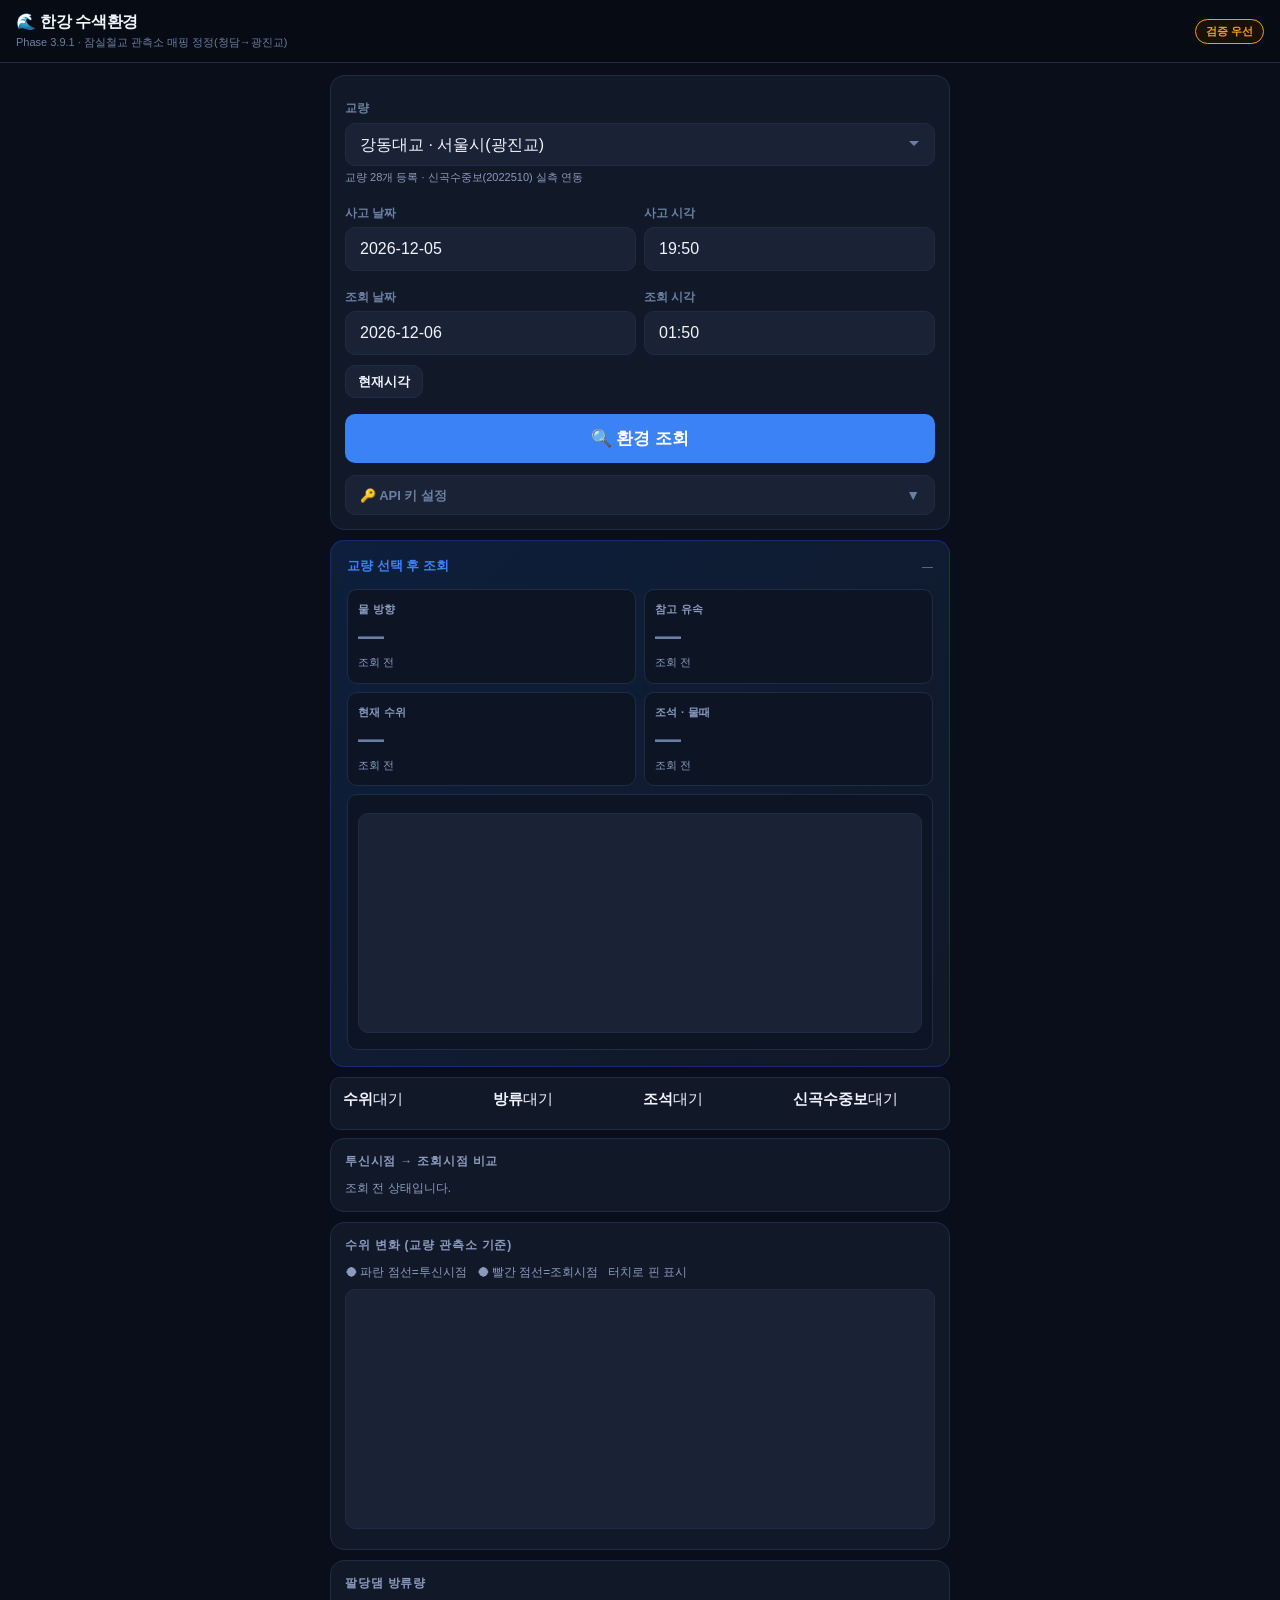
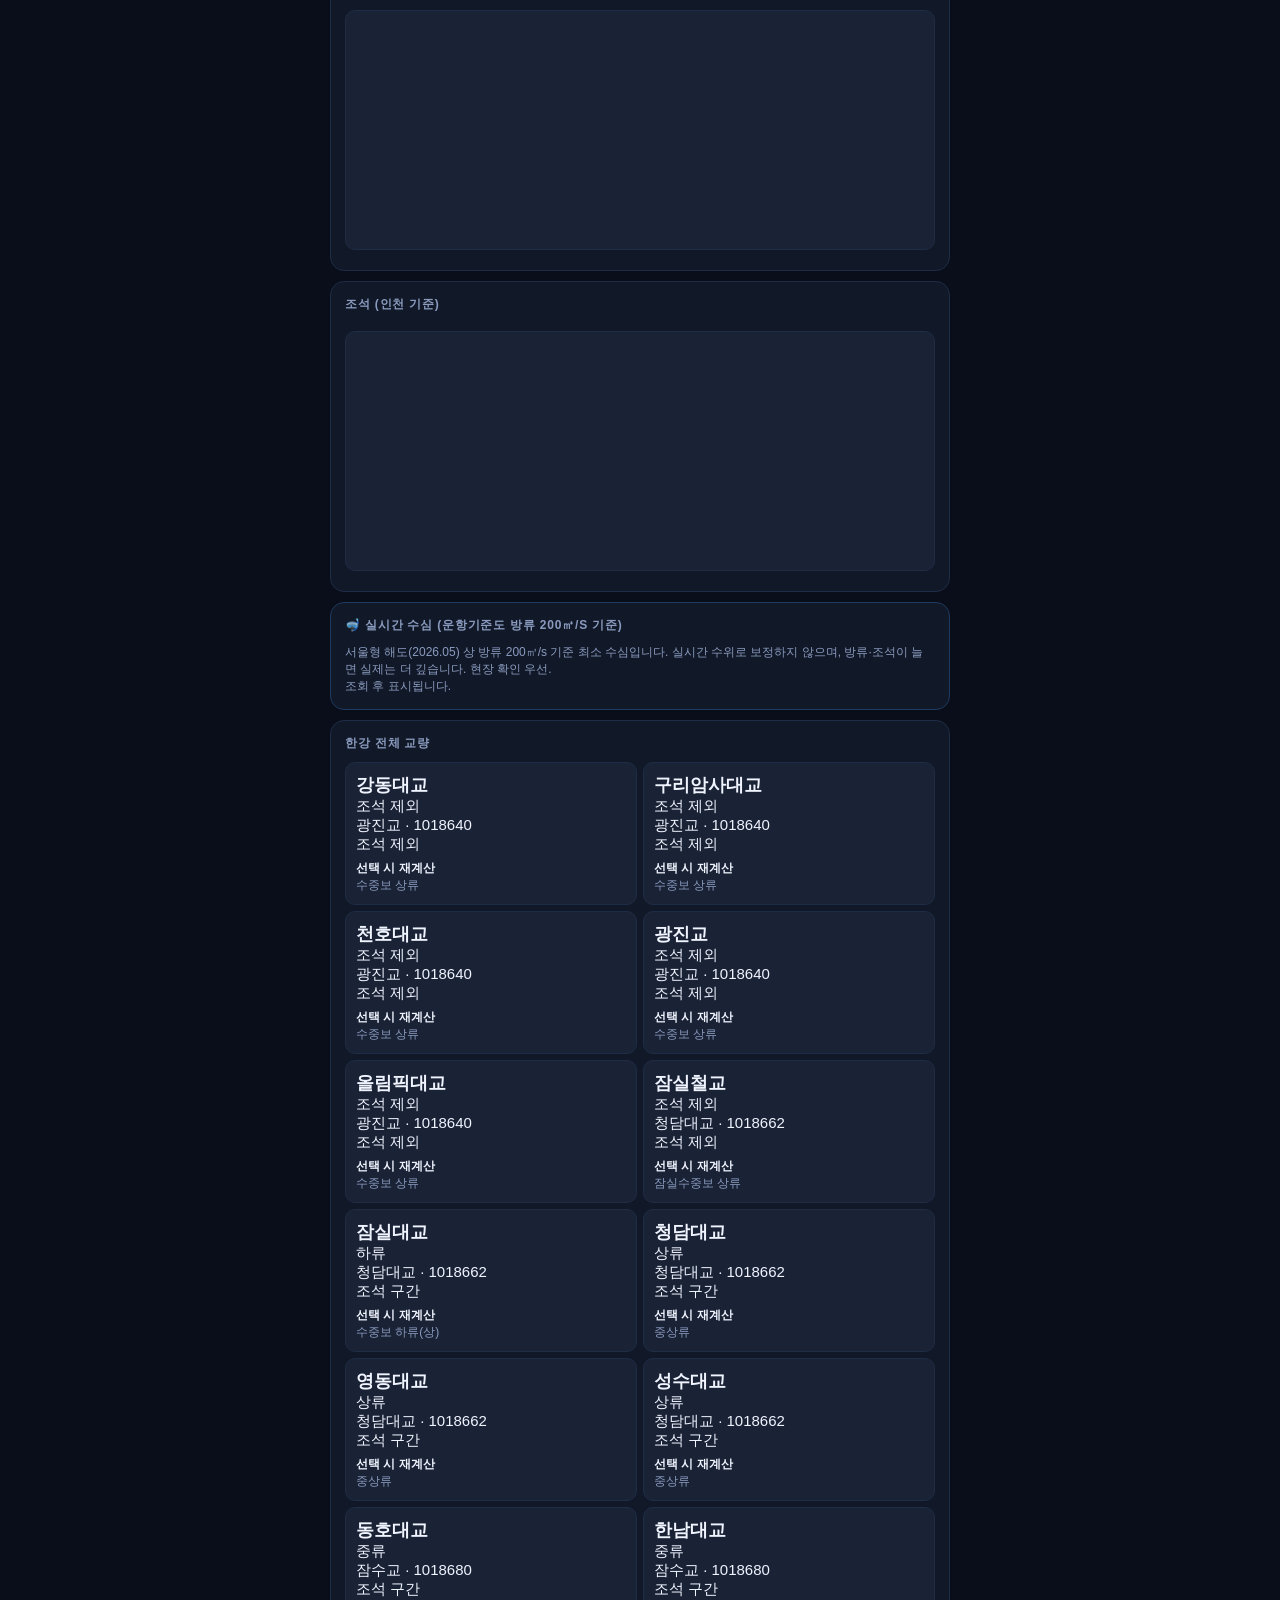
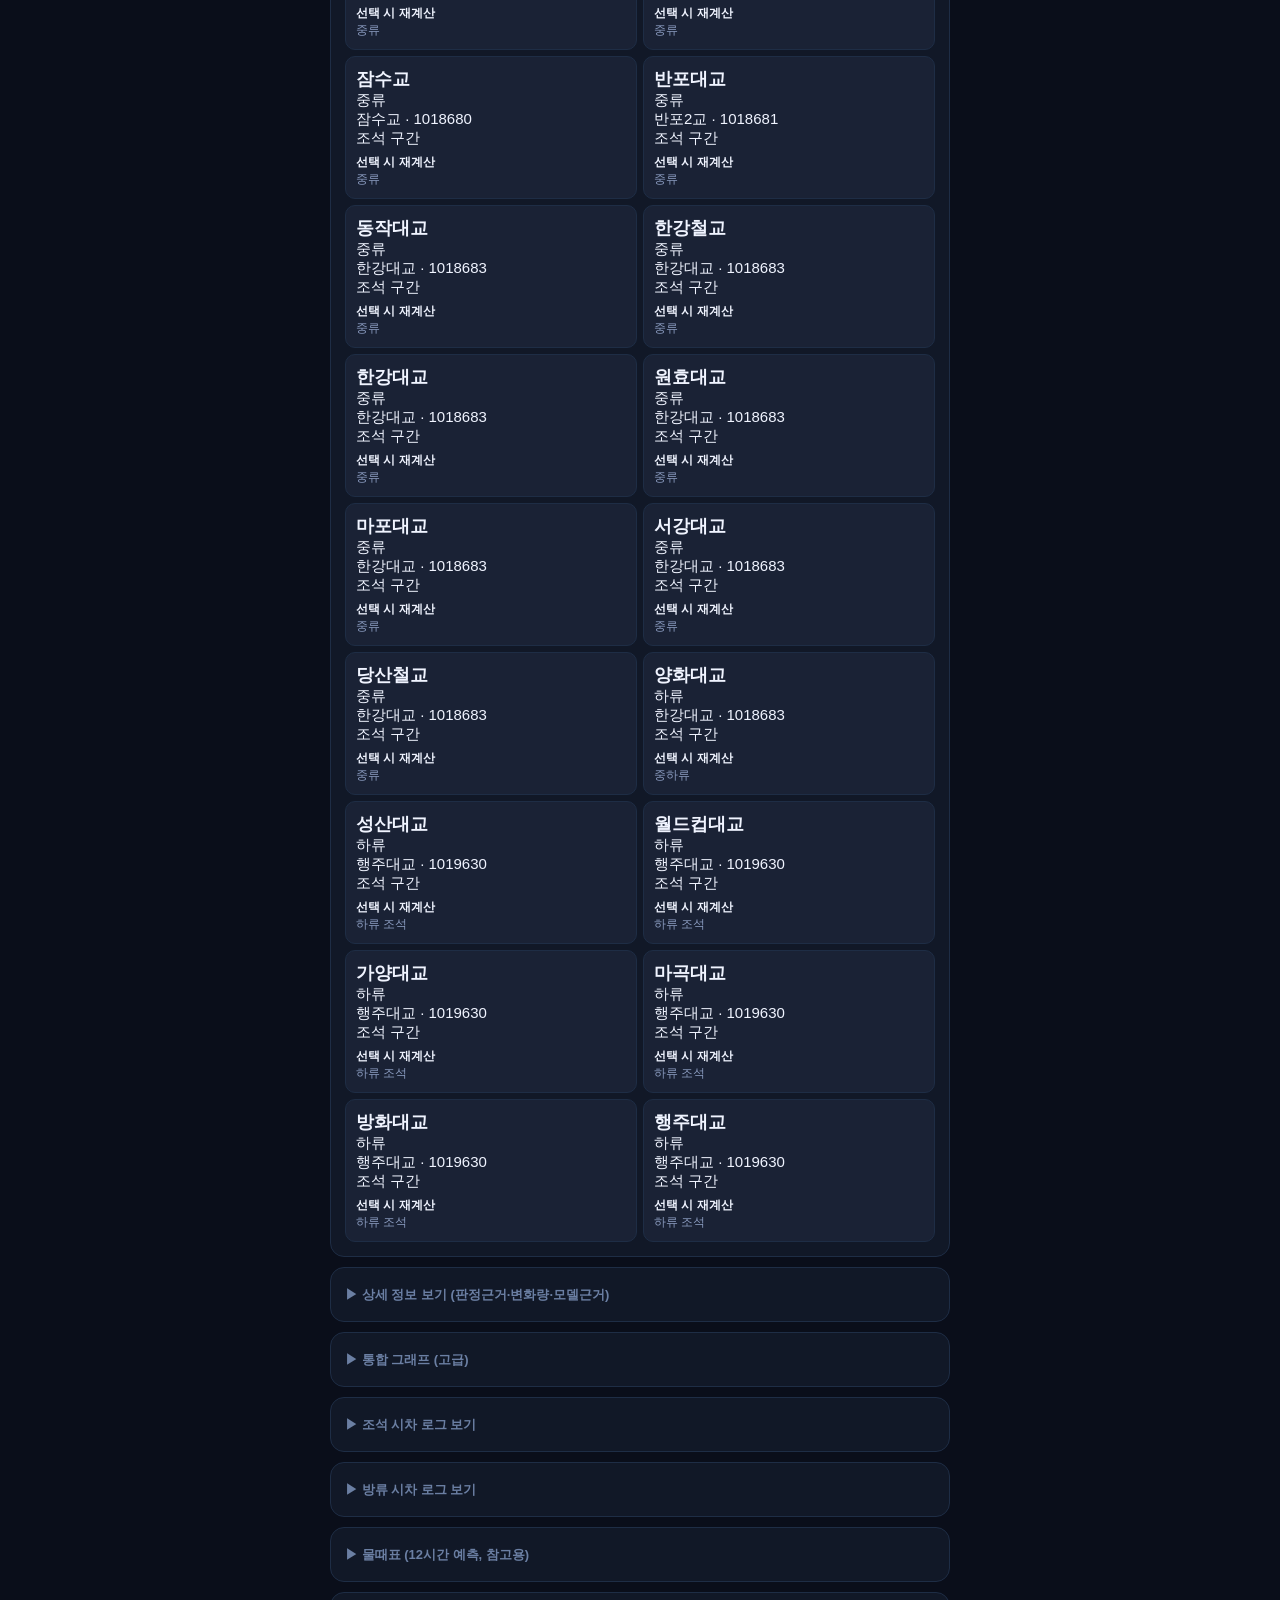
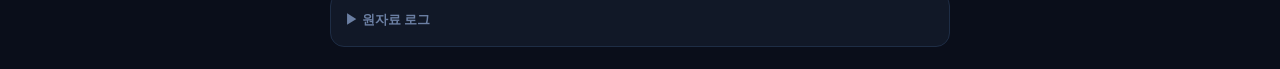
==== index.html @ 1ad4f6ad "Add files via upload" ====
<!doctype html>
<html lang="ko">
<head>
  <meta charset="utf-8"/>
  <meta name="viewport" content="width=device-width,initial-scale=1,viewport-fit=cover"/>
  <meta name="color-scheme" content="dark"/>
  <title>한강 수색환경 대시보드</title>
  <style>
/* ── 리셋 & 변수 ── */
*,*::before,*::after{box-sizing:border-box;margin:0;padding:0}
:root{
  --bg:#0a0e1a;
  --surface:#111827;
  --surface2:#1a2235;
  --border:#1e2d45;
  --text:#f0f4ff;
  --muted:#6b7fa3;
  --blue:#3b82f6;
  --green:#22c55e;
  --red:#ef4444;
  --yellow:#f59e0b;
  --orange:#f97316;
  --purple:#a855f7;
  --r:14px;
  --r-sm:10px;
}
html{background:var(--bg);color:var(--text);
  font-family:-apple-system,BlinkMacSystemFont,"SF Pro Text","Apple SD Gothic Neo","Pretendard","Noto Sans KR",sans-serif;
  font-size:15px;
  -webkit-font-smoothing:antialiased;
  -moz-osx-font-smoothing:grayscale;
  text-rendering:optimizeLegibility;
}
body{min-height:100vh;padding-bottom:env(safe-area-inset-bottom,20px)}

/* ── 상단바 ── */
.topbar{
  background:#060b14;
  border-bottom:1px solid var(--border);
  padding:12px 16px;
  display:flex;align-items:center;justify-content:space-between;
  position:sticky;top:0;z-index:100;
}
.topbar-title{font-size:16px;font-weight:800;color:var(--text);letter-spacing:-0.3px}
.topbar-sub{font-size:11px;color:var(--muted);margin-top:2px}
.badge-warn{background:#1a1000;color:var(--yellow);border:1px solid var(--yellow);border-radius:999px;padding:4px 10px;font-size:11px;font-weight:700}

/* ── 레이아웃 ── */
main{max-width:640px;margin:0 auto;padding:12px 10px}
.card{background:var(--surface);border:1px solid var(--border);border-radius:var(--r);padding:14px;margin-bottom:10px}
.card-sm{background:var(--surface);border:1px solid var(--border);border-radius:var(--r-sm);padding:12px;margin-bottom:8px}
.section-title{font-size:12px;font-weight:700;color:#8a9bbf;text-transform:uppercase;letter-spacing:0.8px;margin-bottom:10px}
.divider{border:none;border-top:1px solid var(--border);margin:12px 0}

/* ── ★ 3초 판단 카드 ── */
.decision-card{
  background:linear-gradient(135deg,#0d1f3c,#111827);
  border:1px solid #2563eb44;
  border-radius:var(--r);
  padding:16px;
  margin-bottom:10px;
}
.decision-top{display:flex;align-items:center;justify-content:space-between;margin-bottom:14px}
.decision-bridge{font-size:13px;color:var(--blue);font-weight:700}
.decision-time{font-size:11px;color:var(--muted)}
.decision-grid{display:grid;grid-template-columns:1fr 1fr;gap:8px}
.dc-item{background:#0d1525;border:1px solid var(--border);border-radius:var(--r-sm);padding:12px 10px}
.dc-label{font-size:11px;color:#8a9bbf;margin-bottom:6px;font-weight:700;letter-spacing:0.3px}
.dc-value{font-size:26px;font-weight:900;line-height:1;letter-spacing:-1px}
.dc-sub{font-size:11px;color:#8a9bbf;margin-top:5px;line-height:1.5}
.dc-full{grid-column:1/-1}
.color-green{color:var(--green)}
.color-red{color:var(--red)}
.color-yellow{color:var(--yellow)}
.color-orange{color:var(--orange)}
.color-blue{color:var(--blue)}
.color-purple{color:var(--purple)}
.color-muted{color:var(--muted)}

/* ── 조회 조건 (접기/펼치기) ── */
.collapse-btn{
  width:100%;background:var(--surface2);border:1px solid var(--border);
  border-radius:var(--r-sm);padding:12px 14px;
  color:var(--text);font-size:14px;font-weight:600;
  display:flex;align-items:center;justify-content:space-between;
  cursor:pointer;margin-bottom:8px;
}
.collapse-btn:active{opacity:.8}
.collapse-body{display:none}
.collapse-body.open{display:block}

/* ── 폼 ── */
label{display:block;color:var(--muted);font-size:12px;font-weight:600;margin:10px 0 5px}
input,select{
  width:100%;font-size:16px;padding:12px 14px;
  background:var(--surface2);border:1px solid var(--border);
  border-radius:var(--r-sm);color:var(--text);
  -webkit-appearance:none;appearance:none;
}
input:focus,select:focus{outline:2px solid var(--blue);border-color:transparent}
select{background-image:url("data:image/svg+xml,%3Csvg xmlns='http://www.w3.org/2000/svg' width='12' height='8'%3E%3Cpath fill='%236b7fa3' d='M1 0l5 5 5-5z'/%3E%3C/svg%3E");background-repeat:no-repeat;background-position:right 14px center;padding-right:36px}
.key-row{display:grid;grid-template-columns:1fr auto;gap:8px;align-items:center}
.grid2{display:grid;grid-template-columns:1fr 1fr;gap:8px}

/* ── 버튼 ── */
button{
  font-size:15px;font-weight:700;border:none;
  border-radius:var(--r-sm);padding:13px 18px;
  cursor:pointer;transition:opacity .15s;line-height:1;
}
button:active{opacity:.75}
.btn-primary{background:var(--blue);color:#fff;width:100%;font-size:17px;padding:16px}
.btn-secondary{background:var(--surface2);color:var(--text);border:1px solid var(--border)}
.btn-danger{background:#1a0505;color:var(--red);border:1px solid var(--red)}
.btn-sm{font-size:13px;padding:9px 12px}
.btn-row{display:flex;gap:8px;margin-top:10px}

/* ── 신뢰도 뱃지 ── */
.trust-grid{display:grid;grid-template-columns:repeat(4,1fr);gap:6px;margin-bottom:8px}
.trust-item{background:var(--surface2);border:1px solid var(--border);border-radius:8px;padding:8px 6px;text-align:center}
.trust-label{font-size:10px;color:var(--muted);margin-bottom:4px}
.trust-val{font-size:12px;font-weight:700}
.t-ok{color:var(--green)}
.t-fail{color:var(--red)}
.t-warn{color:var(--yellow)}
.t-wait{color:var(--muted)}

/* ── 비교 테이블 ── */
.cmp-table{width:100%;border-collapse:collapse;font-size:13px}
.cmp-table th{color:var(--muted);font-size:11px;padding:8px 6px;text-align:left;border-bottom:1px solid var(--border);font-weight:600}
.cmp-table td{padding:10px 6px;border-bottom:1px solid #1a2235;vertical-align:top;line-height:1.5}
.cmp-table tr:last-child td{border-bottom:none}
.col-label{color:var(--muted);font-weight:600;white-space:nowrap;font-size:12px}
.col-current{color:var(--blue);font-weight:700}

/* ── 그래프 ── */
.chart-wrap{width:100%;min-height:240px;background:var(--surface2);border:1px solid var(--border);border-radius:var(--r-sm);overflow:hidden;margin-top:8px}
.chart-note{font-size:11px;color:#7a8ba8;margin-top:6px;line-height:1.6}

/* ── 이동경로 ── */
.drift-table{width:100%;border-collapse:collapse;font-size:14px}
.drift-table th{color:var(--muted);font-size:11px;padding:8px 6px;text-align:left;border-bottom:1px solid var(--border)}
.drift-table td{padding:11px 6px;border-bottom:1px solid #1a2235;vertical-align:middle}
.drift-table tr:last-child td{border-bottom:none}
.dir-down{color:var(--orange);font-weight:900;font-size:18px}
.dir-up{color:var(--blue);font-weight:900;font-size:18px}

/* ── 교량 현황판 ── */
.bridge-grid{display:grid;grid-template-columns:1fr 1fr;gap:6px}
.bridge-item{background:var(--surface2);border:1px solid var(--border);border-radius:var(--r-sm);padding:10px}
.bridge-item.active{border-color:var(--blue)}
.bridge-name{font-size:13px;font-weight:700;margin-bottom:4px}
.bridge-info{font-size:11px;color:var(--muted)}
.bridge-status{font-size:12px;font-weight:700;margin-top:6px}

/* ── 경고 배너 ── */
.warn-banner{background:#1a1000;border:1px solid #f59e0b44;border-radius:var(--r-sm);padding:10px 14px;font-size:12px;color:#d4a72c;line-height:1.6;margin-bottom:8px}
.err-banner{background:#1a0505;border:1px solid #ef444444;border-radius:var(--r-sm);padding:10px 14px;font-size:12px;color:#f87171;line-height:1.6;margin-bottom:6px}
.info-banner{background:#0a1628;border:1px solid #3b82f644;border-radius:var(--r-sm);padding:10px 14px;font-size:12px;color:#7cb9ff;line-height:1.6;margin-bottom:6px}

/* ── 텍스트 ── */
.muted{color:#8a9bbf;font-size:12px}
.small{font-size:12px;color:#8a9bbf}
pre{white-space:pre-wrap;word-break:break-all;background:#06090f;color:#4a6080;border:1px solid var(--border);border-radius:var(--r-sm);padding:12px;font-size:11px;max-height:320px;overflow:auto;line-height:1.5}

/* ── 신곡수중보 상태 ── */
#singokStatus{margin-top:8px}

/* ── 스크롤바 ── */
::-webkit-scrollbar{width:4px;height:4px}
::-webkit-scrollbar-track{background:var(--bg)}
::-webkit-scrollbar-thumb{background:var(--border);border-radius:2px}

/* ── 토글 버튼 ── */
.toggle-btn{width:100%;text-align:left;background:none;color:var(--muted);font-size:13px;font-weight:600;padding:6px 0;border:0;border-radius:0;cursor:pointer}
.toggle-btn:hover{color:var(--blue)}
.collapsible-section{margin-top:8px}

/* ── 반응형 ── */
@media(max-width:400px){
  .decision-grid{grid-template-columns:1fr}
  .dc-full{grid-column:1}
  .bridge-grid{grid-template-columns:1fr}
  .trust-grid{grid-template-columns:repeat(2,1fr)}
  .grid2{grid-template-columns:1fr}
  main{padding:8px 8px}
}
  </style>
</head>
<body>

<header class="topbar">
  <div>
    <div class="topbar-title">🌊 한강 수색환경</div>
    <div class="topbar-sub">Phase 3.9.1 · 잠실철교 관측소 매핑 정정(청담→광진교)</div>
  </div>
  <span class="badge-warn">검증 우선</span>
</header>

<main>

  <!-- ① 조회 조건 (항상 보임 — 교량·시각) -->
  <div class="card" style="margin-bottom:10px">
    <label style="margin-bottom:6px;display:block">교량</label>
    <select id="bridgeSelect" style="margin-bottom:8px"></select>
    <p id="bridgeCount" class="muted" style="margin-top:-4px;margin-bottom:10px;font-size:11px"></p>
    <div class="grid2">
      <div>
        <label>사고 날짜</label>
        <input id="incidentDate" type="text" inputmode="numeric" placeholder="20260621"/>
      </div>
      <div>
        <label>사고 시각</label>
        <input id="incidentTime" type="text" inputmode="numeric" placeholder="1300"/>
      </div>
      <div>
        <label>조회 날짜</label>
        <input id="searchDate" type="text" inputmode="numeric" placeholder="20260622"/>
      </div>
      <div>
        <label>조회 시각</label>
        <input id="searchTime" type="text" inputmode="numeric" placeholder="1100"/>
      </div>
    </div>
    <div class="btn-row" style="margin-top:10px">
      <button id="setNow" class="btn-secondary btn-sm">현재시각</button>
    </div>
    <p id="inputStatus" class="muted" style="margin-top:6px;font-size:12px"></p>
    <button id="runQuery" class="btn-primary" style="margin-top:10px">🔍 환경 조회</button>

    <!-- API 키 접기 -->
    <button class="collapse-btn" id="keyToggle" style="margin-top:12px;margin-bottom:0">
      <span style="font-size:13px;color:var(--muted)">🔑 API 키 설정</span>
      <span id="keyToggleIcon" style="color:var(--muted)">▼</span>
    </button>
    <div class="collapse-body" id="keyBody">
      <div style="padding-top:10px">
        <label>한강홍수통제소</label>
        <div class="key-row">
          <input id="hrfcoKey" type="password" placeholder="HRFCO API Key" autocomplete="off" spellcheck="false"/>
          <button type="button" class="btn-secondary btn-sm" data-toggle-key="hrfcoKey">보기</button>
        </div>
        <label>조석 API</label>
        <div class="key-row">
          <input id="tideKey" type="password" placeholder="Tide API Key" autocomplete="off" spellcheck="false"/>
          <button type="button" class="btn-secondary btn-sm" data-toggle-key="tideKey">보기</button>
        </div>
        <input id="weatherKey" type="hidden"/>
        <div class="btn-row" style="margin-top:8px">
          <button id="saveKeys" class="btn-secondary btn-sm">키 저장</button>
          <button id="clearKeys" class="btn-danger btn-sm">키 삭제</button>
          <span id="keyStatus" class="muted" style="padding-top:4px;font-size:12px"></span>
        </div>
      </div>
    </div>
  </div>

  <!-- ② 3초 판단 카드 -->
  <div class="decision-card">
    <div class="decision-top">
      <span class="decision-bridge" id="decisionBridge">교량 선택 후 조회</span>
      <span class="decision-time" id="decisionTime">—</span>
    </div>
    <div class="decision-grid" id="decisionGrid">
      <div class="dc-item">
        <div class="dc-label">물 방향</div>
        <div class="dc-value color-muted" id="dc-direction">—</div>
        <div class="dc-sub" id="dc-direction-sub">조회 전</div>
      </div>
      <div class="dc-item">
        <div class="dc-label">참고 유속</div>
        <div class="dc-value color-muted" id="dc-velocity">—</div>
        <div class="dc-sub" id="dc-velocity-sub">조회 전</div>
      </div>
      <div class="dc-item">
        <div class="dc-label">현재 수위</div>
        <div class="dc-value color-muted" id="dc-water">—</div>
        <div class="dc-sub" id="dc-water-sub">조회 전</div>
      </div>
      <div class="dc-item">
        <div class="dc-label">조석 · 물때</div>
        <div class="dc-value color-muted" id="dc-tide">—</div>
        <div class="dc-sub" id="dc-tide-sub">조회 전</div>
      </div>
      <div class="dc-item dc-full" style="min-height:0;padding:10px">
        <div id="combinedChart" class="chart-wrap" style="min-height:220px"></div>
        <div id="combinedChartNote" class="chart-note"></div>
      </div>
    </div>
  </div>

  <!-- 경고 -->
  <div id="dataWarnings" style="display:none"></div>

  <!-- 데이터 신뢰도 -->
  <div class="card-sm">
    <div class="trust-grid" id="qualityGrid"></div>
    <div id="singokStatus"></div>
  </div>

  <!-- 투신 vs 조회 비교 -->
  <div class="card">
    <div class="section-title">투신시점 → 조회시점 비교</div>
    <div id="pointCompare"><p class="muted">조회 전 상태입니다.</p></div>
  </div>

  <!-- 수위 그래프 -->
  <div class="card">
    <div class="section-title">수위 변화 <span class="muted">(교량 관측소 기준)</span></div>
    <p class="muted small">⬤ 파란 점선=투신시점 &nbsp; ⬤ 빨간 점선=조회시점 &nbsp; 터치로 핀 표시</p>
    <div id="waterChart" class="chart-wrap"></div>
    <div id="waterChartNote" class="chart-note"></div>
  </div>

  <!-- 방류량 그래프 -->
  <div class="card">
    <div class="section-title">팔당댐 방류량</div>
    <div id="damStatBar" style="display:flex;gap:8px;margin-bottom:8px;flex-wrap:wrap"></div>
    <div id="damChart" class="chart-wrap"></div>
    <div id="damChartNote" class="chart-note"></div>
  </div>

  <!-- 조석 그래프 -->
  <div class="card">
    <div class="section-title">조석 (인천 기준)</div>
    <div id="tideSummary"></div>
    <div id="tideNextTurn" style="display:flex;gap:8px;flex-wrap:wrap;margin:8px 0"></div>
    <div id="tideChart" class="chart-wrap"></div>
    <div id="tideChartNote" class="chart-note"></div>
  </div>

  <!-- 실시간 수심 카드 -->
  <div class="card" style="border-color:#1e3a5f">
    <div class="section-title">🤿 실시간 수심 <span class="muted">(운항기준도 방류 200㎥/s 기준)</span></div>
    <p class="muted small">서울형 해도(2026.05) 상 방류 200㎥/s 기준 최소 수심입니다. 실시간 수위로 보정하지 않으며, 방류·조석이 늘면 실제는 더 깊습니다. 현장 확인 우선.</p>
    <div id="depthCard"><p class="muted">조회 후 표시됩니다.</p></div>
  </div>

  <!-- 교량 현황판 -->
  <div class="card">
    <div class="section-title">한강 전체 교량</div>
    <div id="bridgeBoard" class="bridge-grid"></div>
  </div>

  <!-- 상세 정보 (접기) -->
  <div class="card">
    <button class="toggle-btn" id="detailToggle" aria-expanded="false">▶ 상세 정보 보기 (판정근거·변화량·모델근거)</button>
    <div id="detailSection" class="collapsible-section" style="display:none">
      <div id="dataFirstPanel" style="margin-bottom:12px"></div>
      <div id="deltaSection" style="display:none;margin-bottom:12px">
        <div class="section-title">변화량</div>
        <div id="deltaPanel"></div>
      </div>
      <div id="reasonSection" style="display:none;margin-bottom:12px">
        <div class="section-title">판정 근거</div>
        <div id="reasonPanel"></div>
      </div>
      <div id="summary" style="margin-bottom:12px"></div>
      <div id="modelInfo"></div>
    </div>
  </div>

  <!-- 통합 그래프 (접기) -->
  <div class="card">
    <button class="toggle-btn" id="combinedToggle" aria-expanded="false">▶ 통합 그래프 (고급)</button>
    <div id="combinedSection" class="collapsible-section" style="display:none">
      <div id="combinedChart" class="chart-wrap" style="min-height:400px"></div>
      <div id="combinedChartNote" class="chart-note"></div>
    </div>
  </div>

  <!-- 조석 시차 로그 (접기) -->
  <div class="card">
    <button class="toggle-btn" id="tideLagToggle" aria-expanded="false">▶ 조석 시차 로그 보기</button>
    <div id="tideLagSection" class="collapsible-section" style="display:none">
      <p class="muted small">인천 조위 극값과 각 교량 관측소의 실측 수위 극값을 조회 시마다 자동 매칭해 시차를 누적합니다. 같은 관측소를 공유하는 교량은 하나로 집계됩니다. 판정 로직에는 반영되지 않는 참고용 데이터입니다.</p>
      <div id="tideLagPanel" style="margin-top:8px"></div>
      <div class="btn-row">
        <button id="exportTideLagBtn" class="btn-secondary btn-sm">CSV로 내보내기</button>
        <button id="clearTideLagBtn" class="btn-danger btn-sm">로그 삭제</button>
      </div>
    </div>
  </div>

  <!-- 방류 시차 로그 (접기) -->
  <div class="card">
    <button class="toggle-btn" id="releaseLagToggle" aria-expanded="false">▶ 방류 시차 로그 보기</button>
    <div id="releaseLagSection" class="collapsible-section" style="display:none">
      <p class="muted small">팔당댐 방류량이 크게 바뀌는 시점과, 그 변화가 교량 수위에 나타나는 시점을 조회 시마다 자동 매칭해 시차를 누적합니다. 조석 신호와 뒤섞이지 않도록 실제 관측소 자체가 조석 없는 교량(강동·구리암사·천호·광진교·올림픽대교·잠실철교, 전부 광진교 관측소)에서만 기록됩니다. 판정 로직(releaseLag)에는 아직 반영되지 않는 참고용 데이터입니다.</p>
      <div id="releaseLagPanel" style="margin-top:8px"></div>
      <div class="btn-row">
        <button id="exportReleaseLagBtn" class="btn-secondary btn-sm">CSV로 내보내기</button>
        <button id="clearReleaseLagBtn" class="btn-danger btn-sm">로그 삭제</button>
      </div>
    </div>
  </div>

  <!-- 물때표 (접기) -->
  <div class="card">
    <button class="toggle-btn" id="tideTableToggle" aria-expanded="false">▶ 물때표 (12시간 예측, 참고용)</button>
    <div id="tideTableSection" class="collapsible-section" style="display:none">
      <div id="tideTablePanel" style="margin-top:8px"></div>
    </div>
  </div>


  <!-- 원자료 로그 (접기) -->
  <div class="card">
    <button class="toggle-btn" id="logToggle" aria-expanded="false">▶ 원자료 로그</button>
    <div id="logSection" class="collapsible-section" style="display:none">
      <pre id="rawLog"></pre>
    </div>
  </div>

</main>

<script src="js/app.js?v=20260802-jamsilstationfix" defer></script>
<script>
document.addEventListener('DOMContentLoaded', function(){
  // API 키 접기/펼치기
  const keyBtn = document.getElementById('keyToggle');
  const keyBody = document.getElementById('keyBody');
  const keyIcon = document.getElementById('keyToggleIcon');
  if(keyBtn && keyBody){
    keyBtn.addEventListener('click', function(){
      const open = keyBody.classList.toggle('open');
      keyIcon.textContent = open ? '▲' : '▼';
    });
  }
  // 상세 정보 접기
  const detailBtn = document.getElementById('detailToggle');
  const detailSec = document.getElementById('detailSection');
  if(detailBtn && detailSec){
    detailBtn.addEventListener('click', function(){
      const open = detailSec.style.display === 'none';
      detailSec.style.display = open ? 'block' : 'none';
      detailBtn.textContent = open ? '▼ 상세 정보 접기' : '▶ 상세 정보 보기 (판정근거·변화량·모델근거)';
      detailBtn.setAttribute('aria-expanded', open);
    });
  }
  // 물때표 접기 + 처음 열 때 예측 데이터 로드
  const tideTableBtn = document.getElementById('tideTableToggle');
  const tideTableSec = document.getElementById('tideTableSection');
  let tideTableLoaded = false;
  if(tideTableBtn && tideTableSec){
    tideTableBtn.addEventListener('click', function(){
      const open = tideTableSec.style.display === 'none';
      tideTableSec.style.display = open ? 'block' : 'none';
      tideTableBtn.textContent = open ? '▼ 물때표 접기' : '▶ 물때표 (12시간 예측, 참고용)';
      tideTableBtn.setAttribute('aria-expanded', open);
      if(open && window.renderTideTable){
        tideTableLoaded = true;
        window.renderTideTable();
      }
    });
  }
});
</script>
</body>
</html>
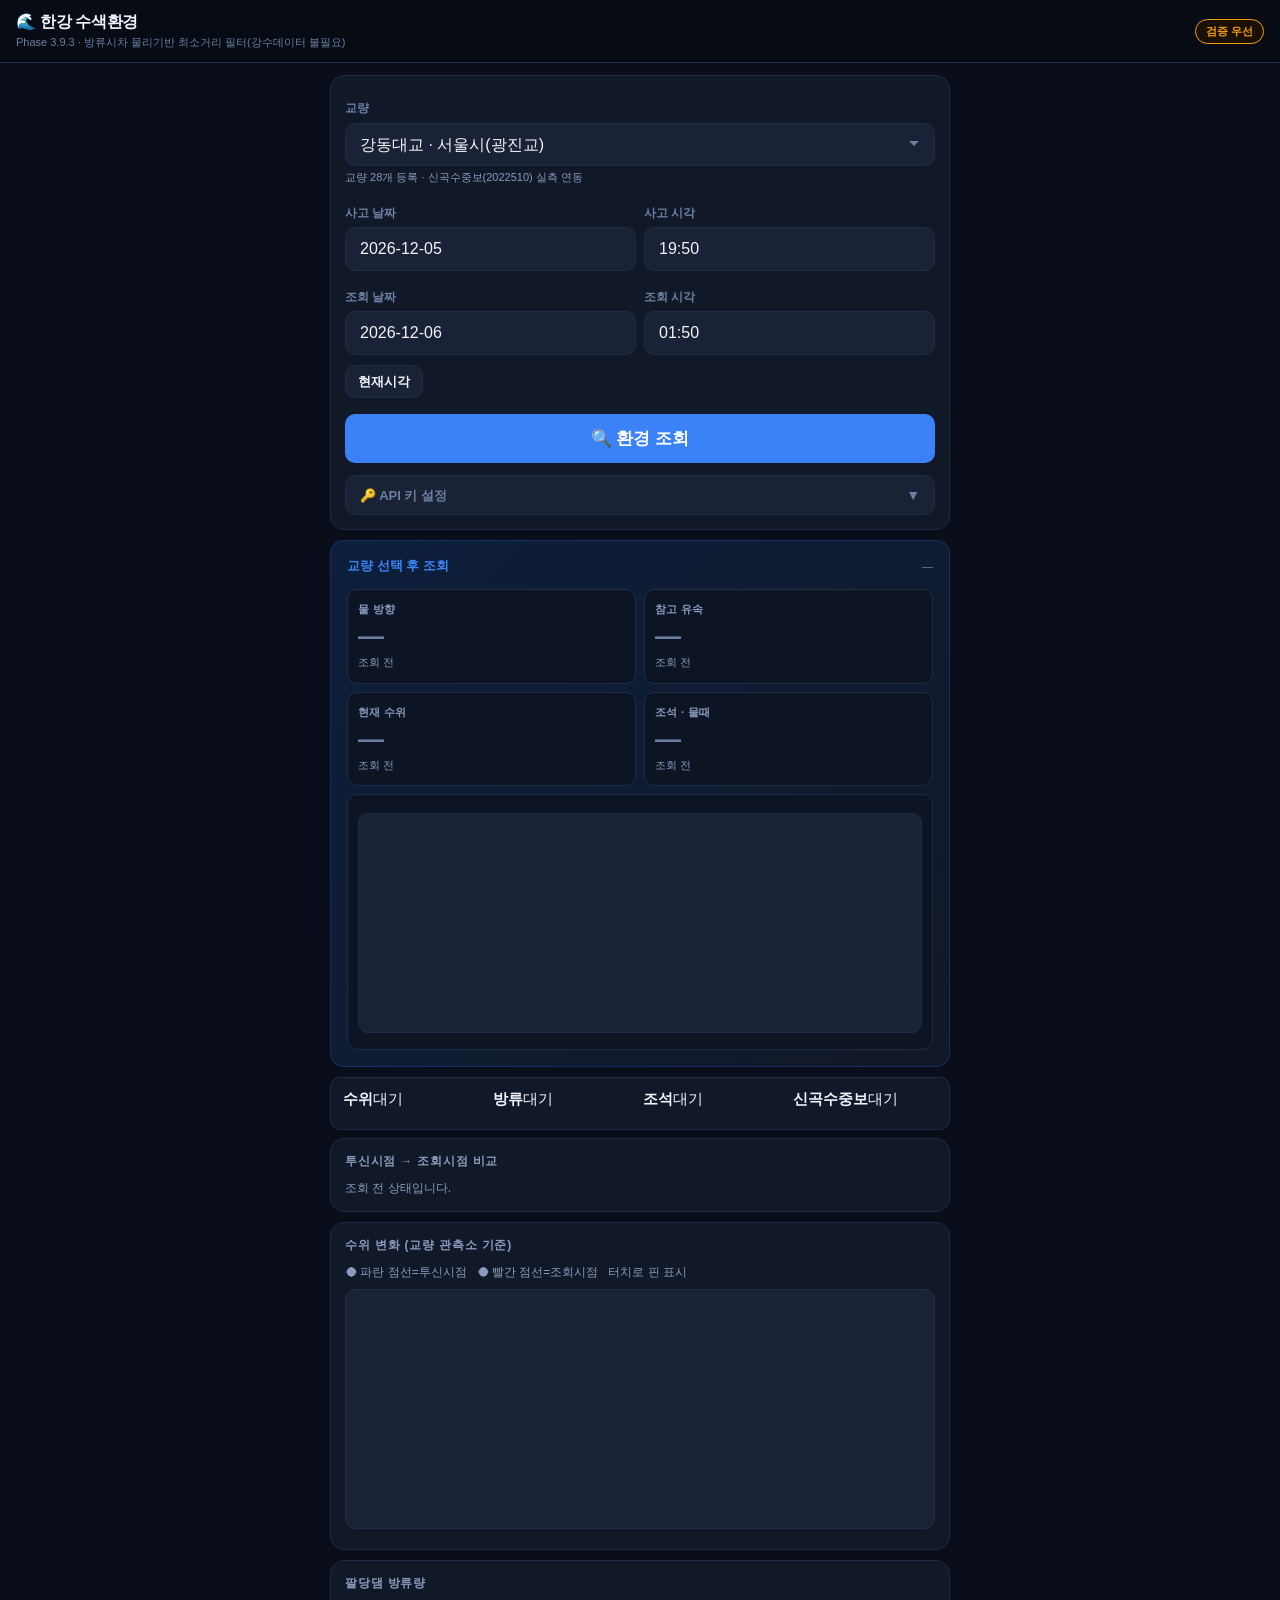
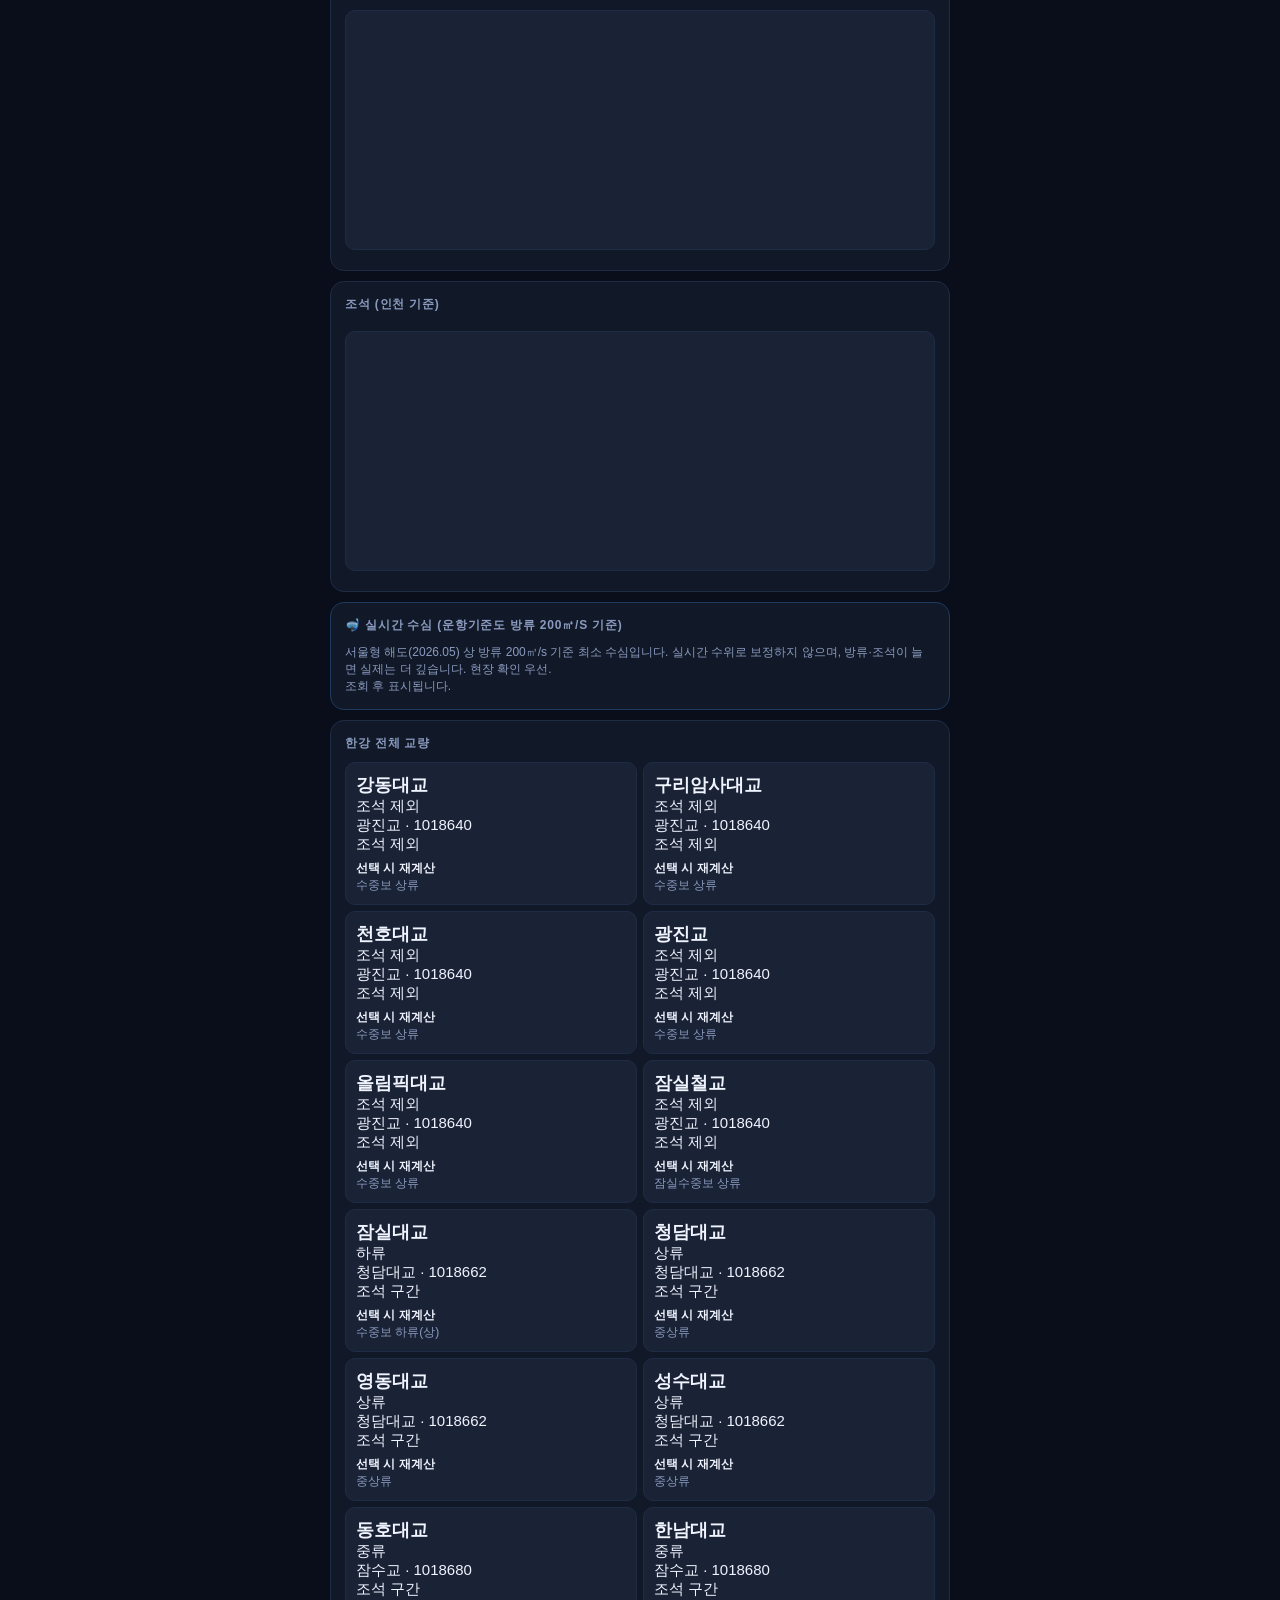
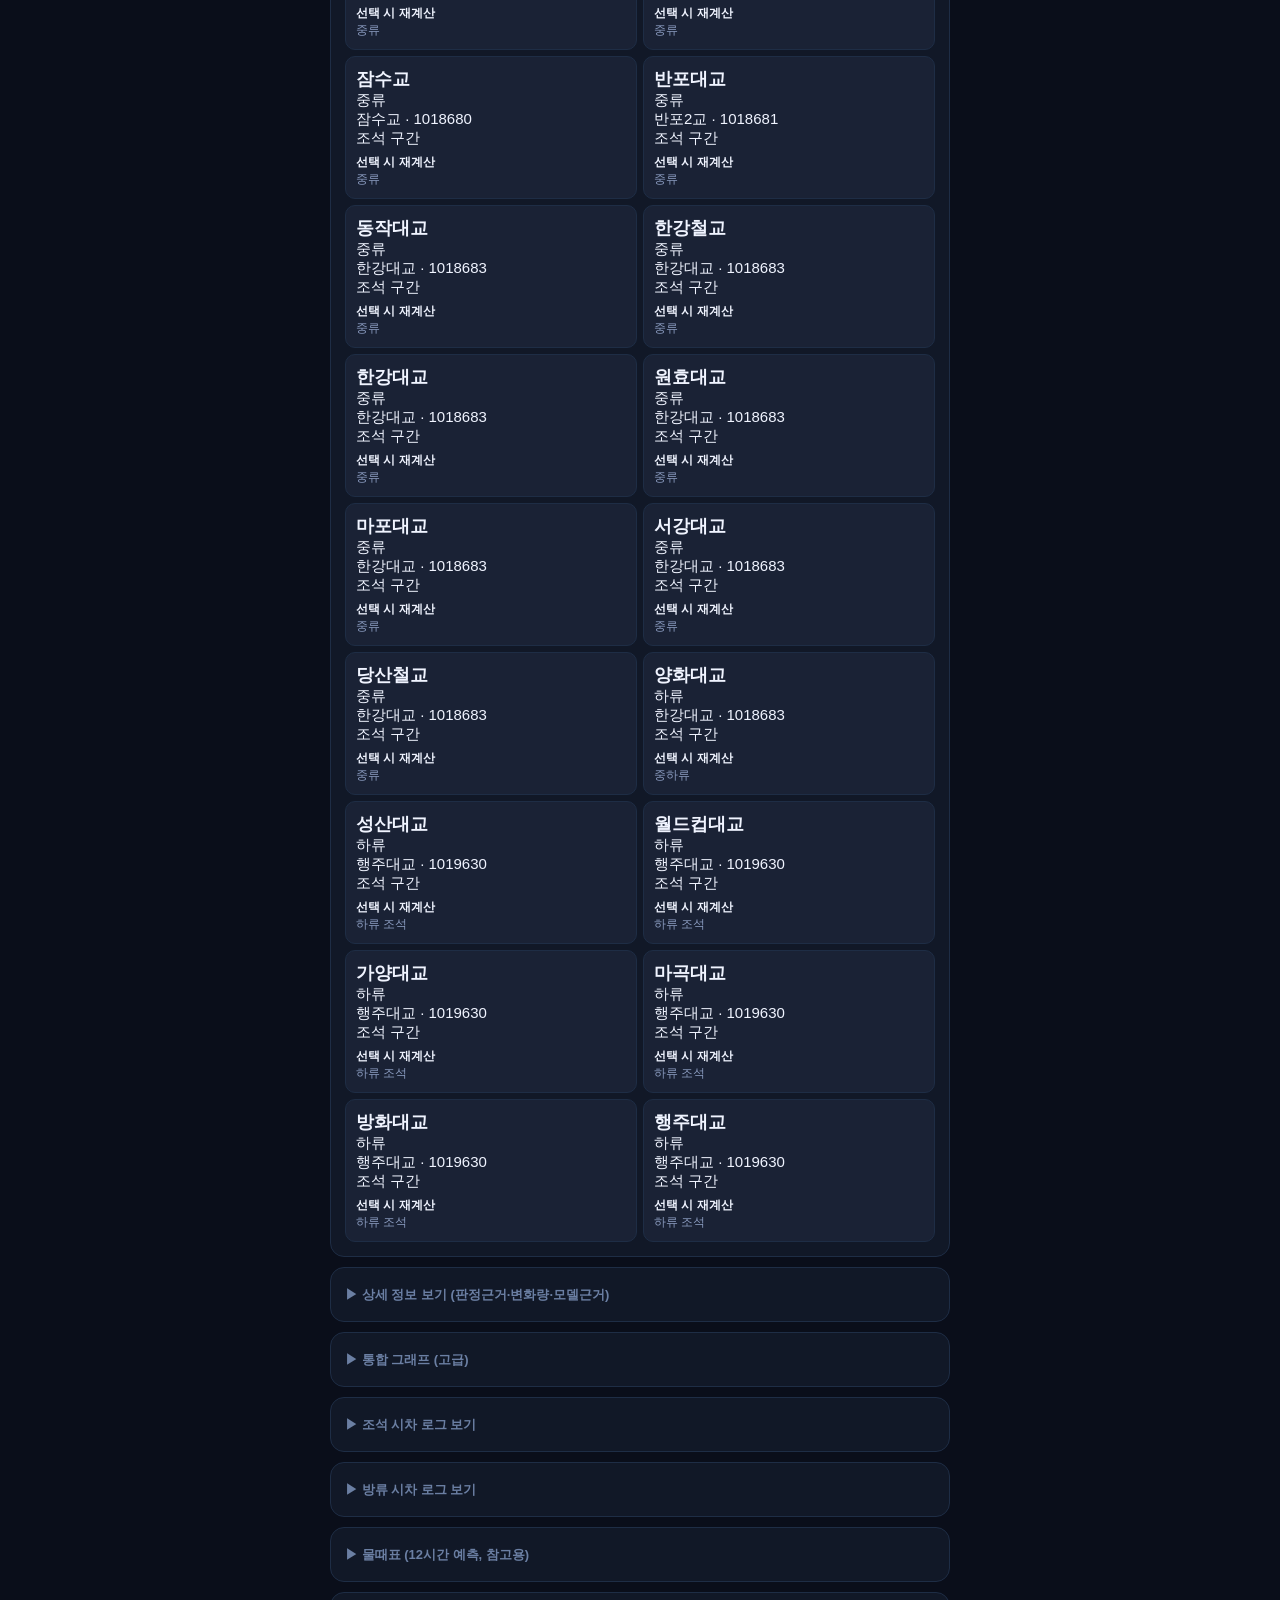
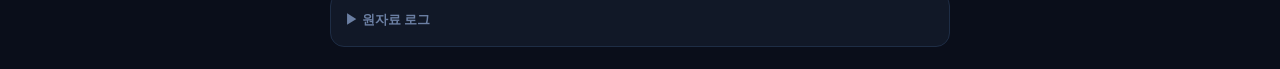
==== commit e559f54e: "Add files via upload" ====
--- a/index.html
+++ b/index.html
@@ -192,7 +192,7 @@
 <header class="topbar">
   <div>
     <div class="topbar-title">🌊 한강 수색환경</div>
-    <div class="topbar-sub">Phase 3.9.1 · 잠실철교 관측소 매핑 정정(청담→광진교)</div>
+    <div class="topbar-sub">Phase 3.9.3 · 방류시차 물리기반 최소거리 필터(강수데이터 불필요)</div>
   </div>
   <span class="badge-warn">검증 우선</span>
 </header>
@@ -414,7 +414,7 @@
 
 </main>
 
-<script src="js/app.js?v=20260802-jamsilstationfix" defer></script>
+<script src="js/app.js?v=20260805-physicalfloor" defer></script>
 <script>
 document.addEventListener('DOMContentLoaded', function(){
   // API 키 접기/펼치기
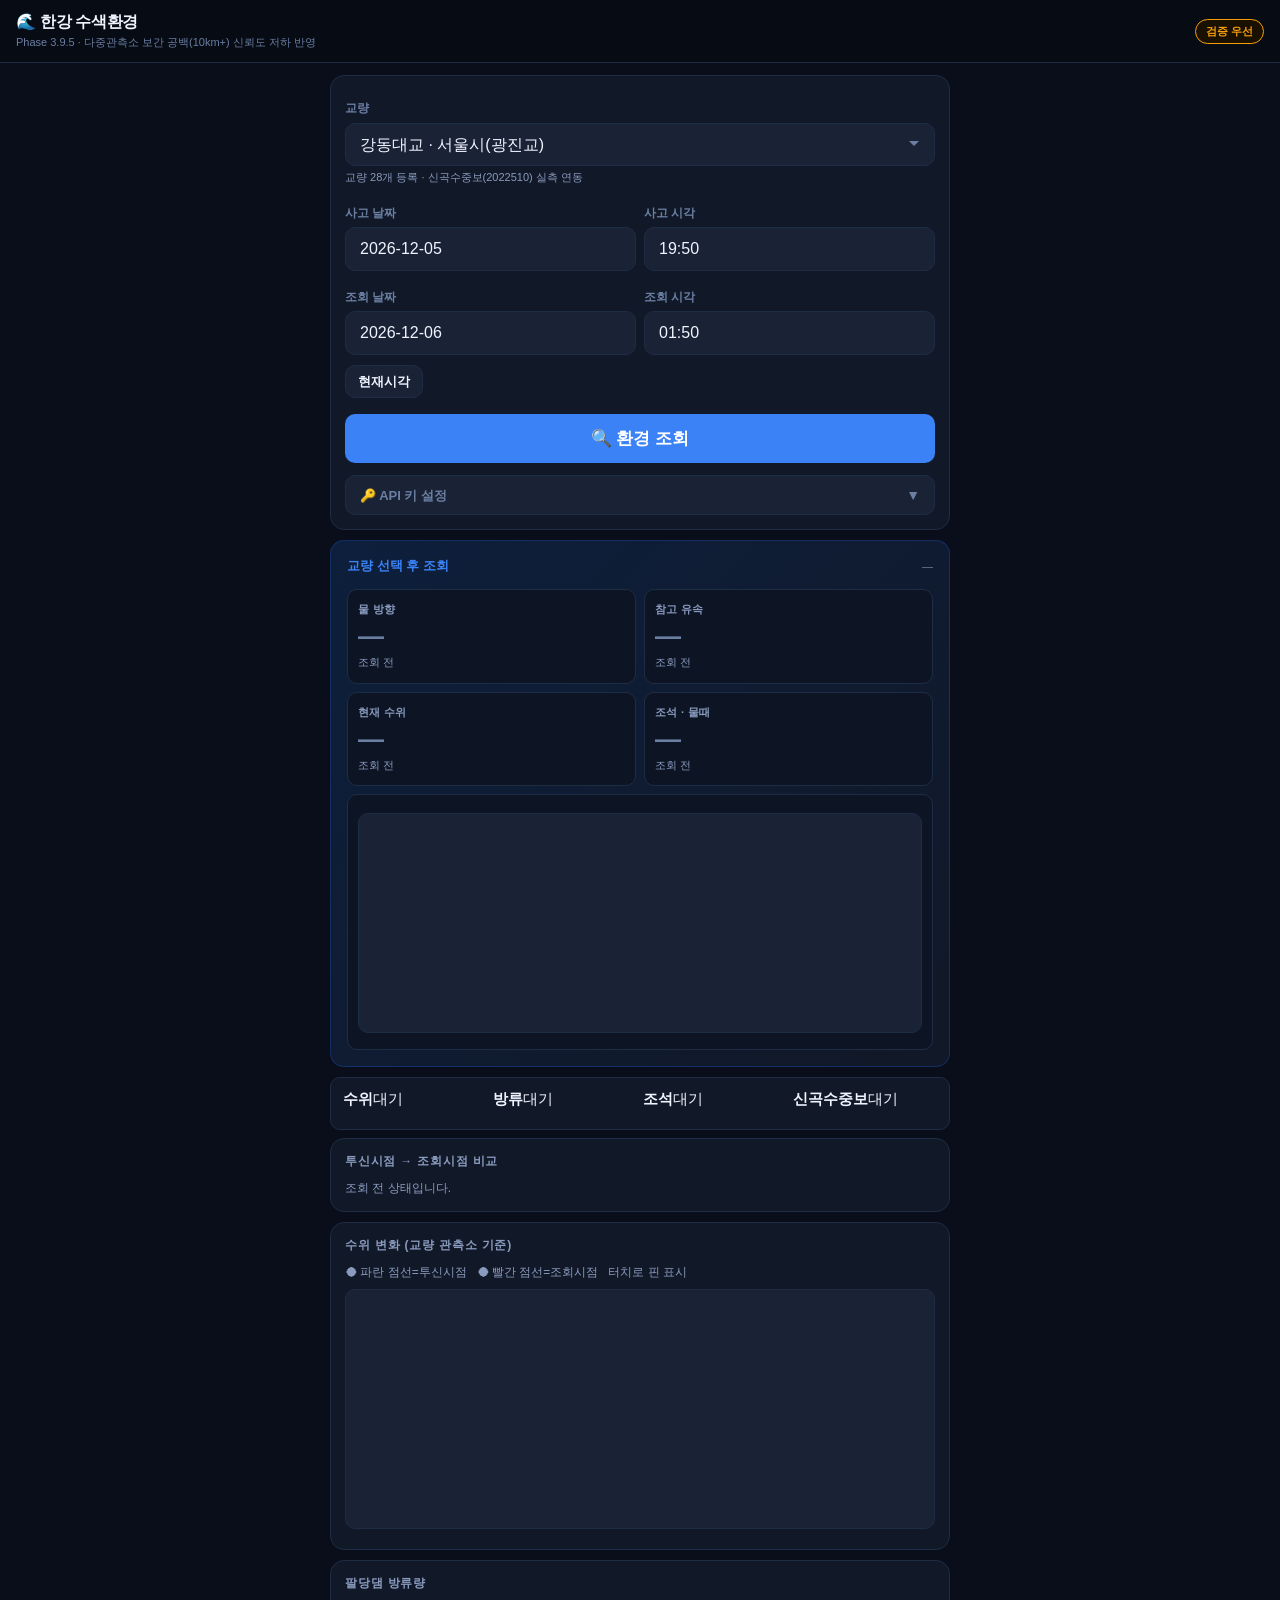
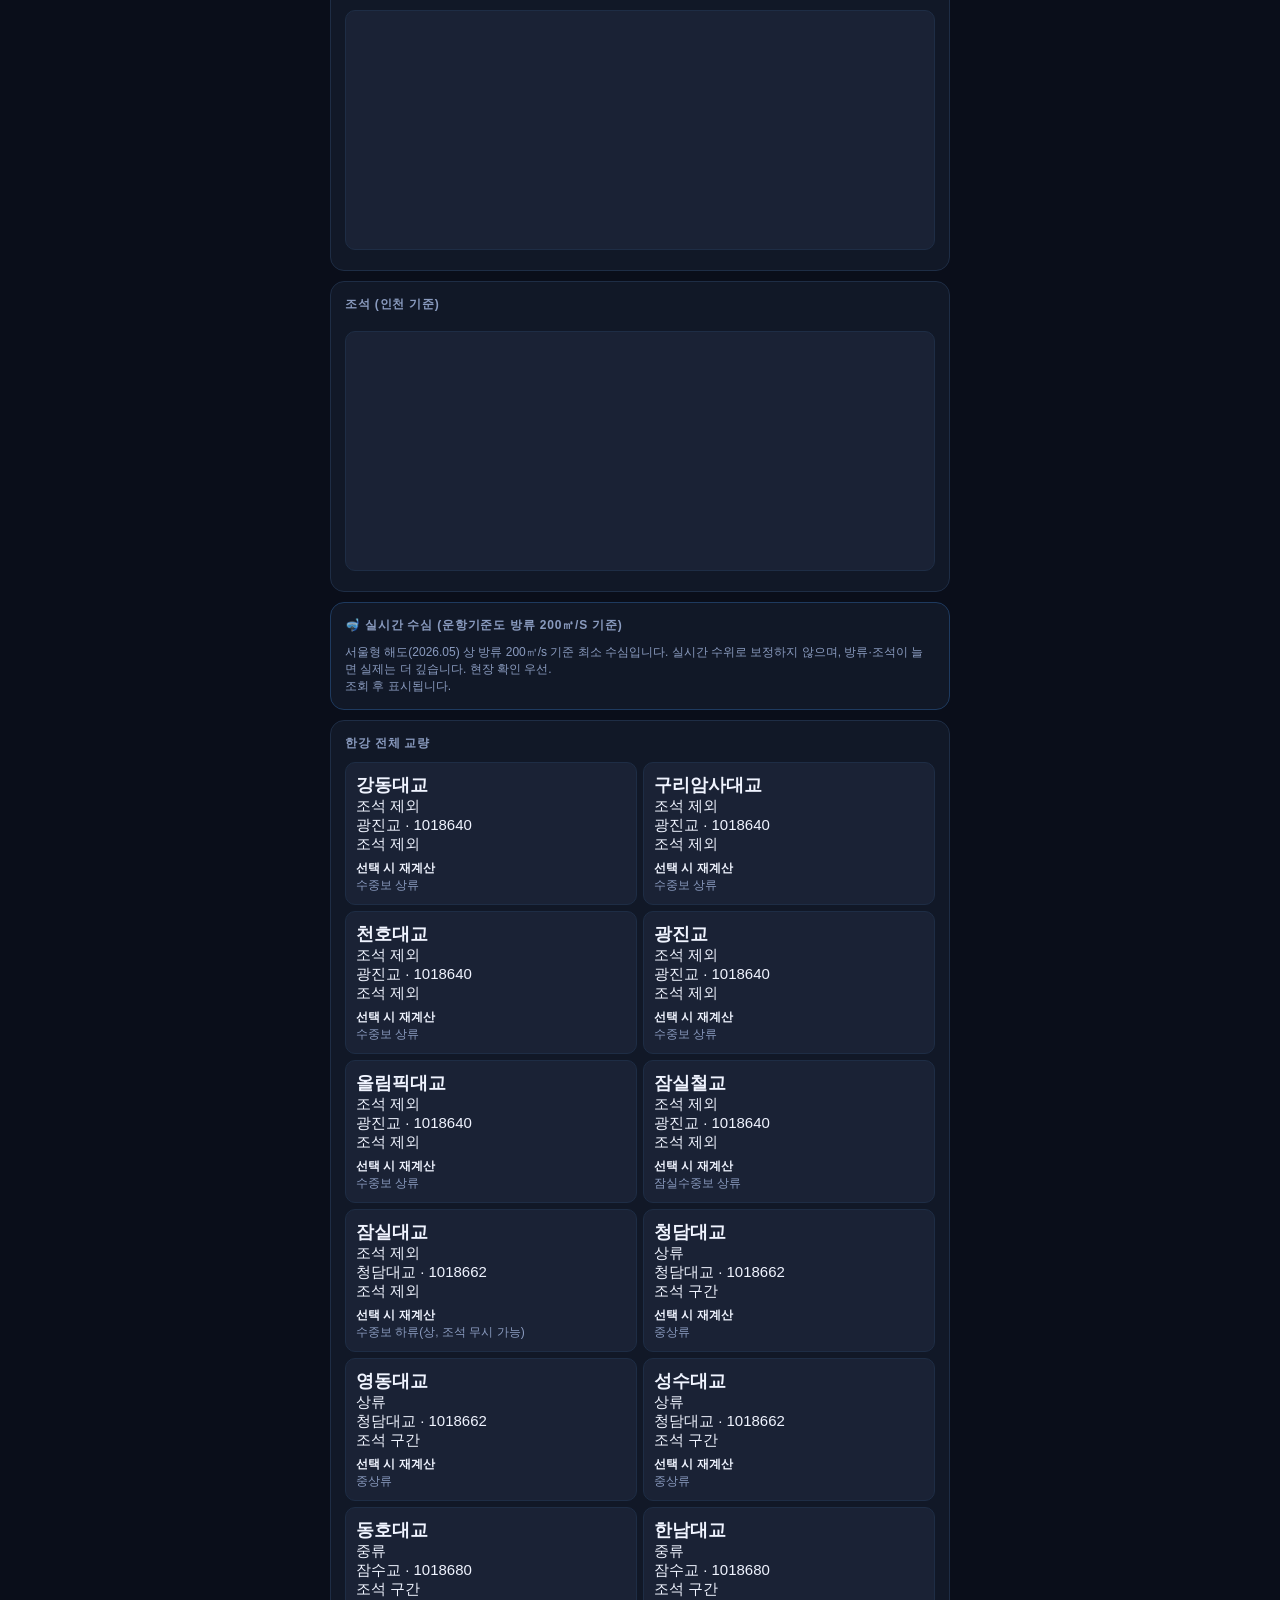
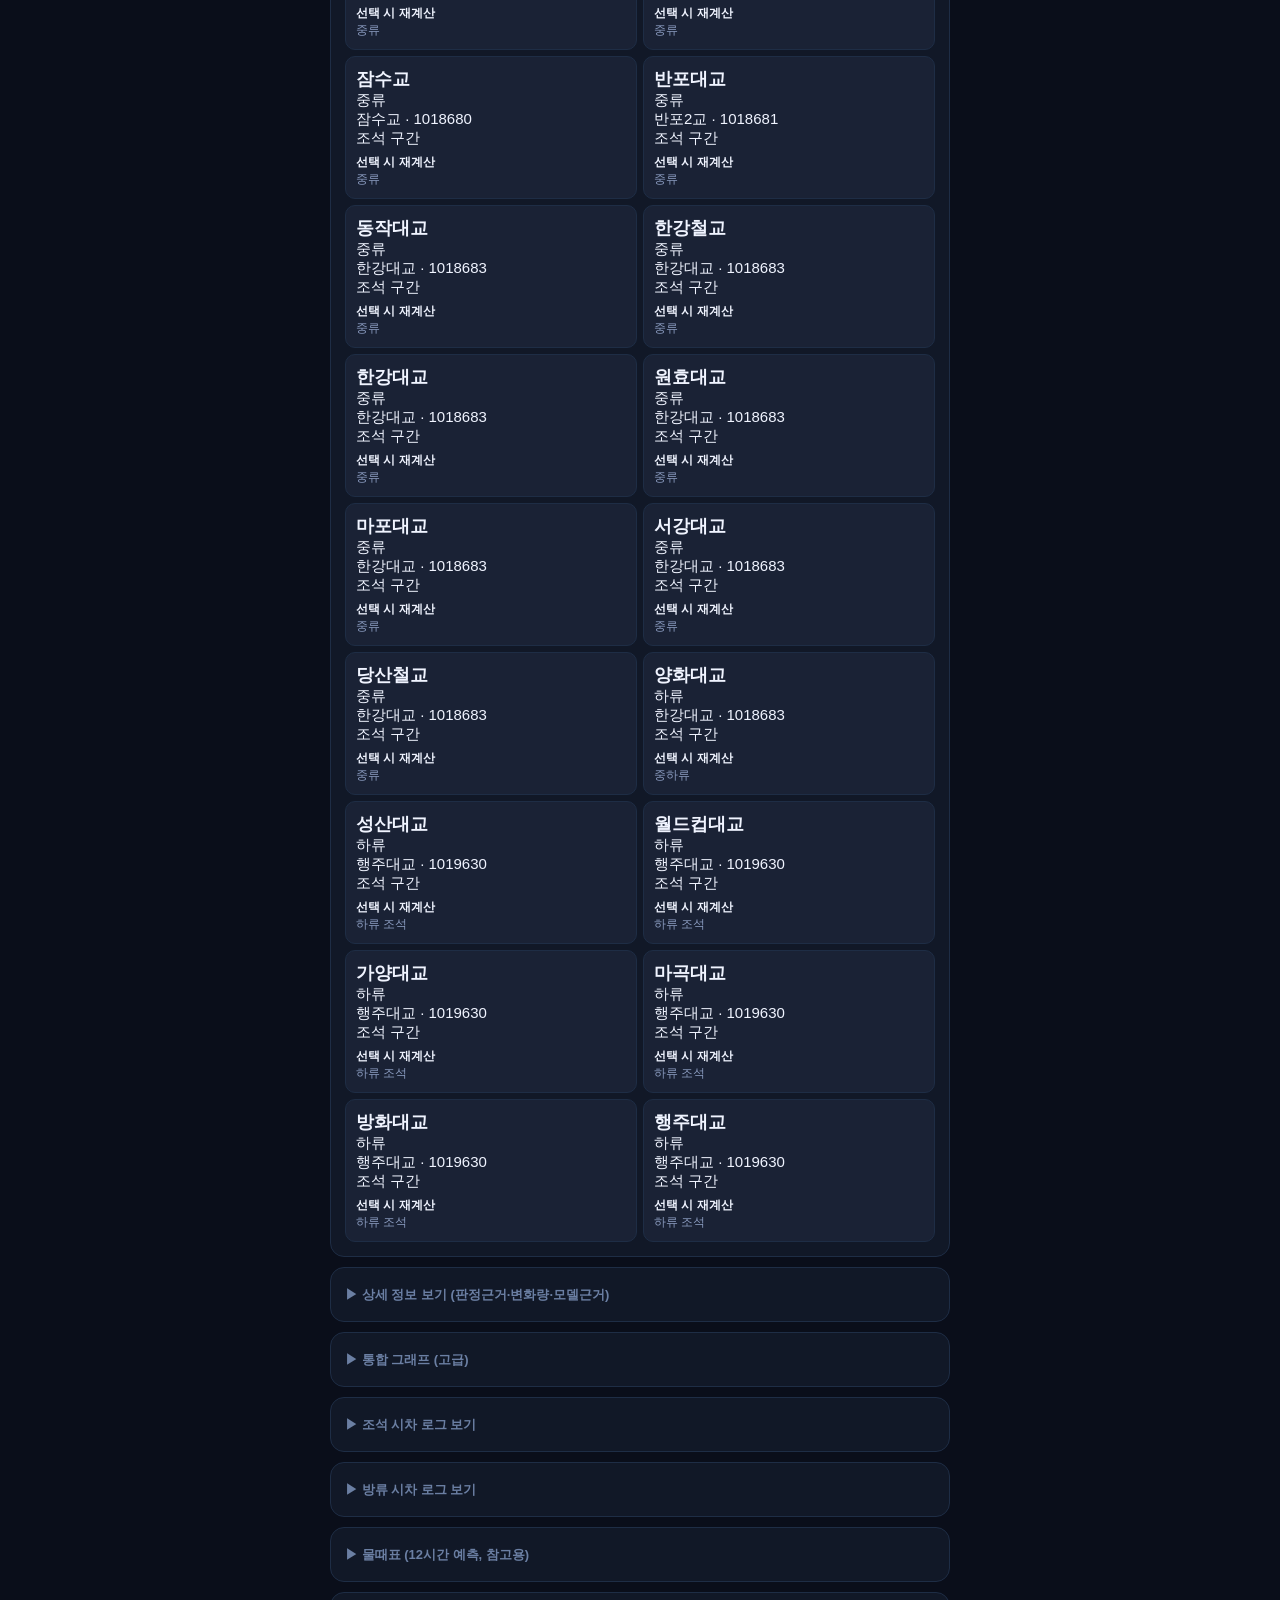
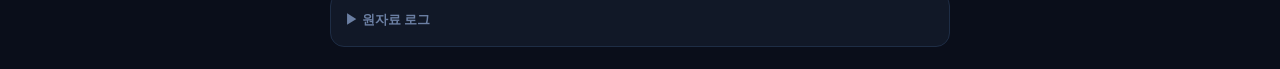
==== commit 0009d2b7: "Add files via upload" ====
--- a/index.html
+++ b/index.html
@@ -192,7 +192,7 @@
 <header class="topbar">
   <div>
     <div class="topbar-title">🌊 한강 수색환경</div>
-    <div class="topbar-sub">Phase 3.9.3 · 방류시차 물리기반 최소거리 필터(강수데이터 불필요)</div>
+    <div class="topbar-sub">Phase 3.9.5 · 다중관측소 보간 공백(10km+) 신뢰도 저하 반영</div>
   </div>
   <span class="badge-warn">검증 우선</span>
 </header>
@@ -414,7 +414,7 @@
 
 </main>
 
-<script src="js/app.js?v=20260805-physicalfloor" defer></script>
+<script src="js/app.js?v=20260817-gapdetect" defer></script>
 <script>
 document.addEventListener('DOMContentLoaded', function(){
   // API 키 접기/펼치기
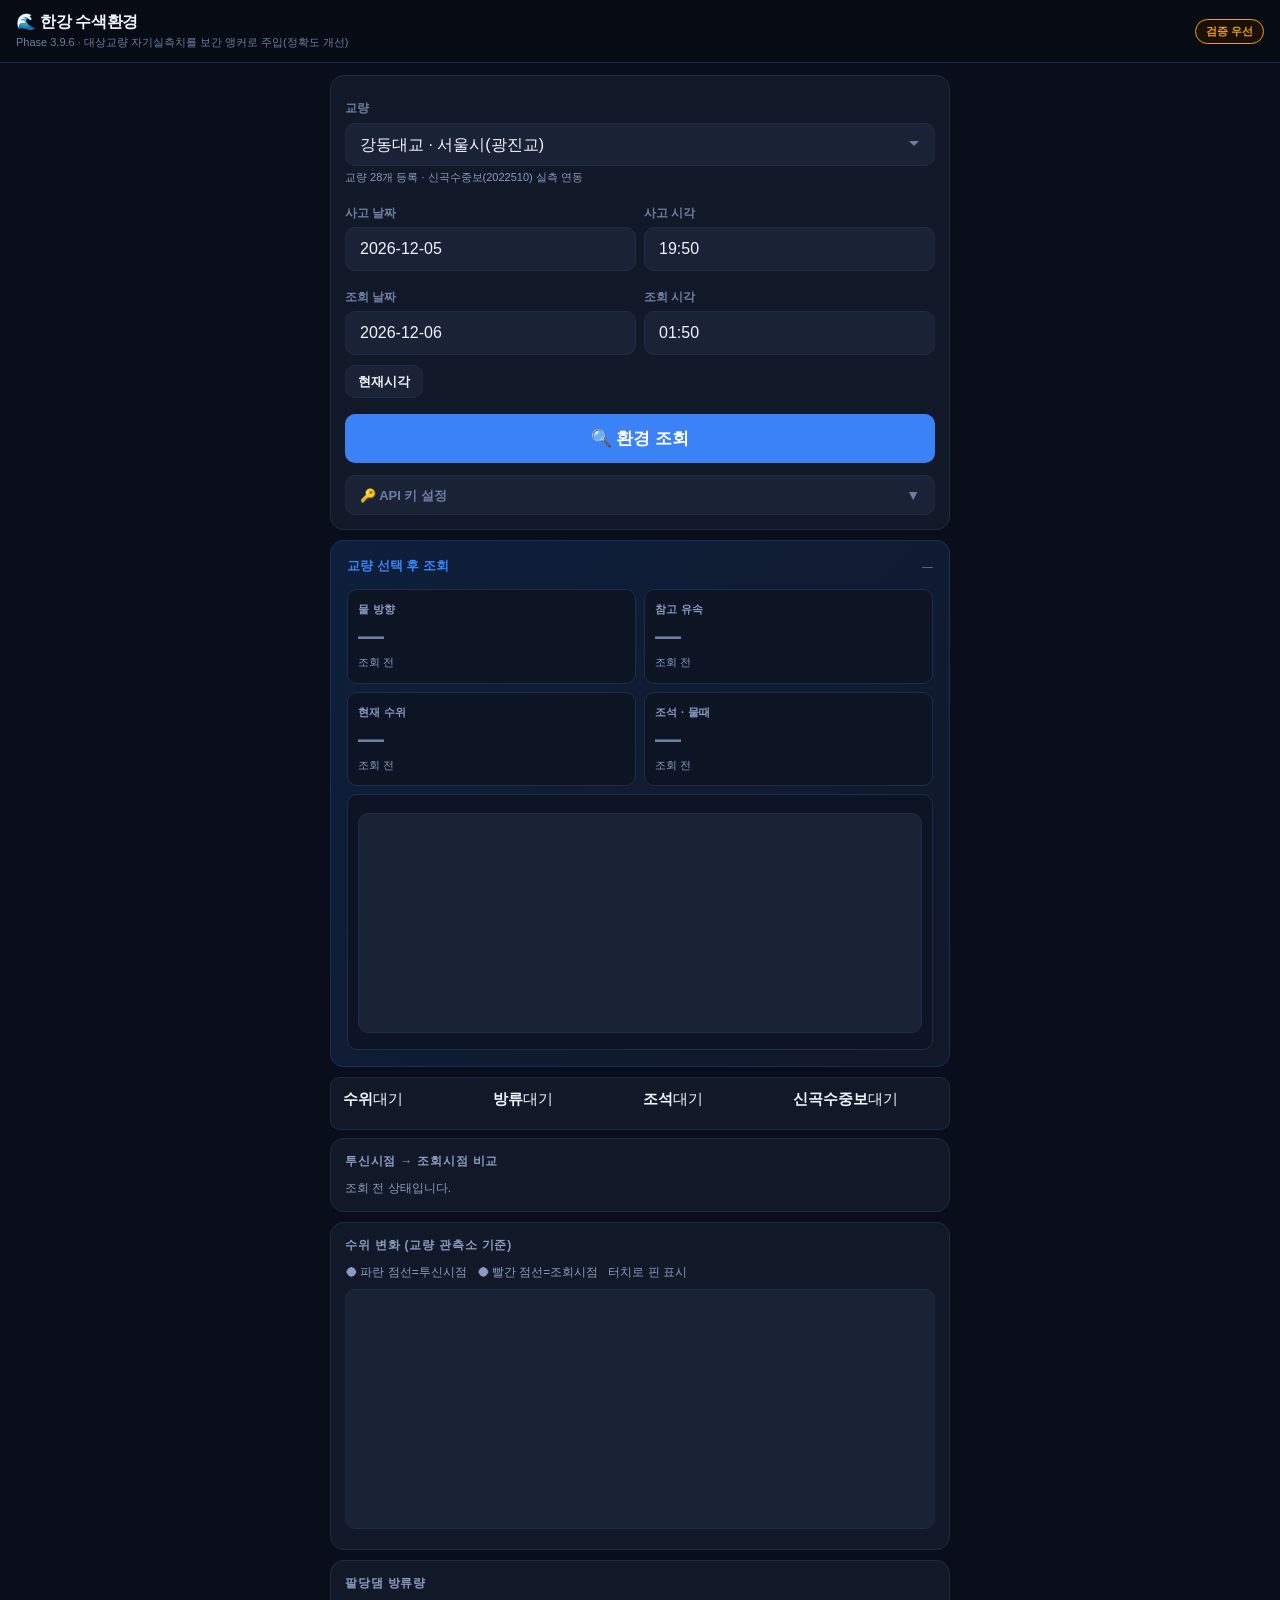
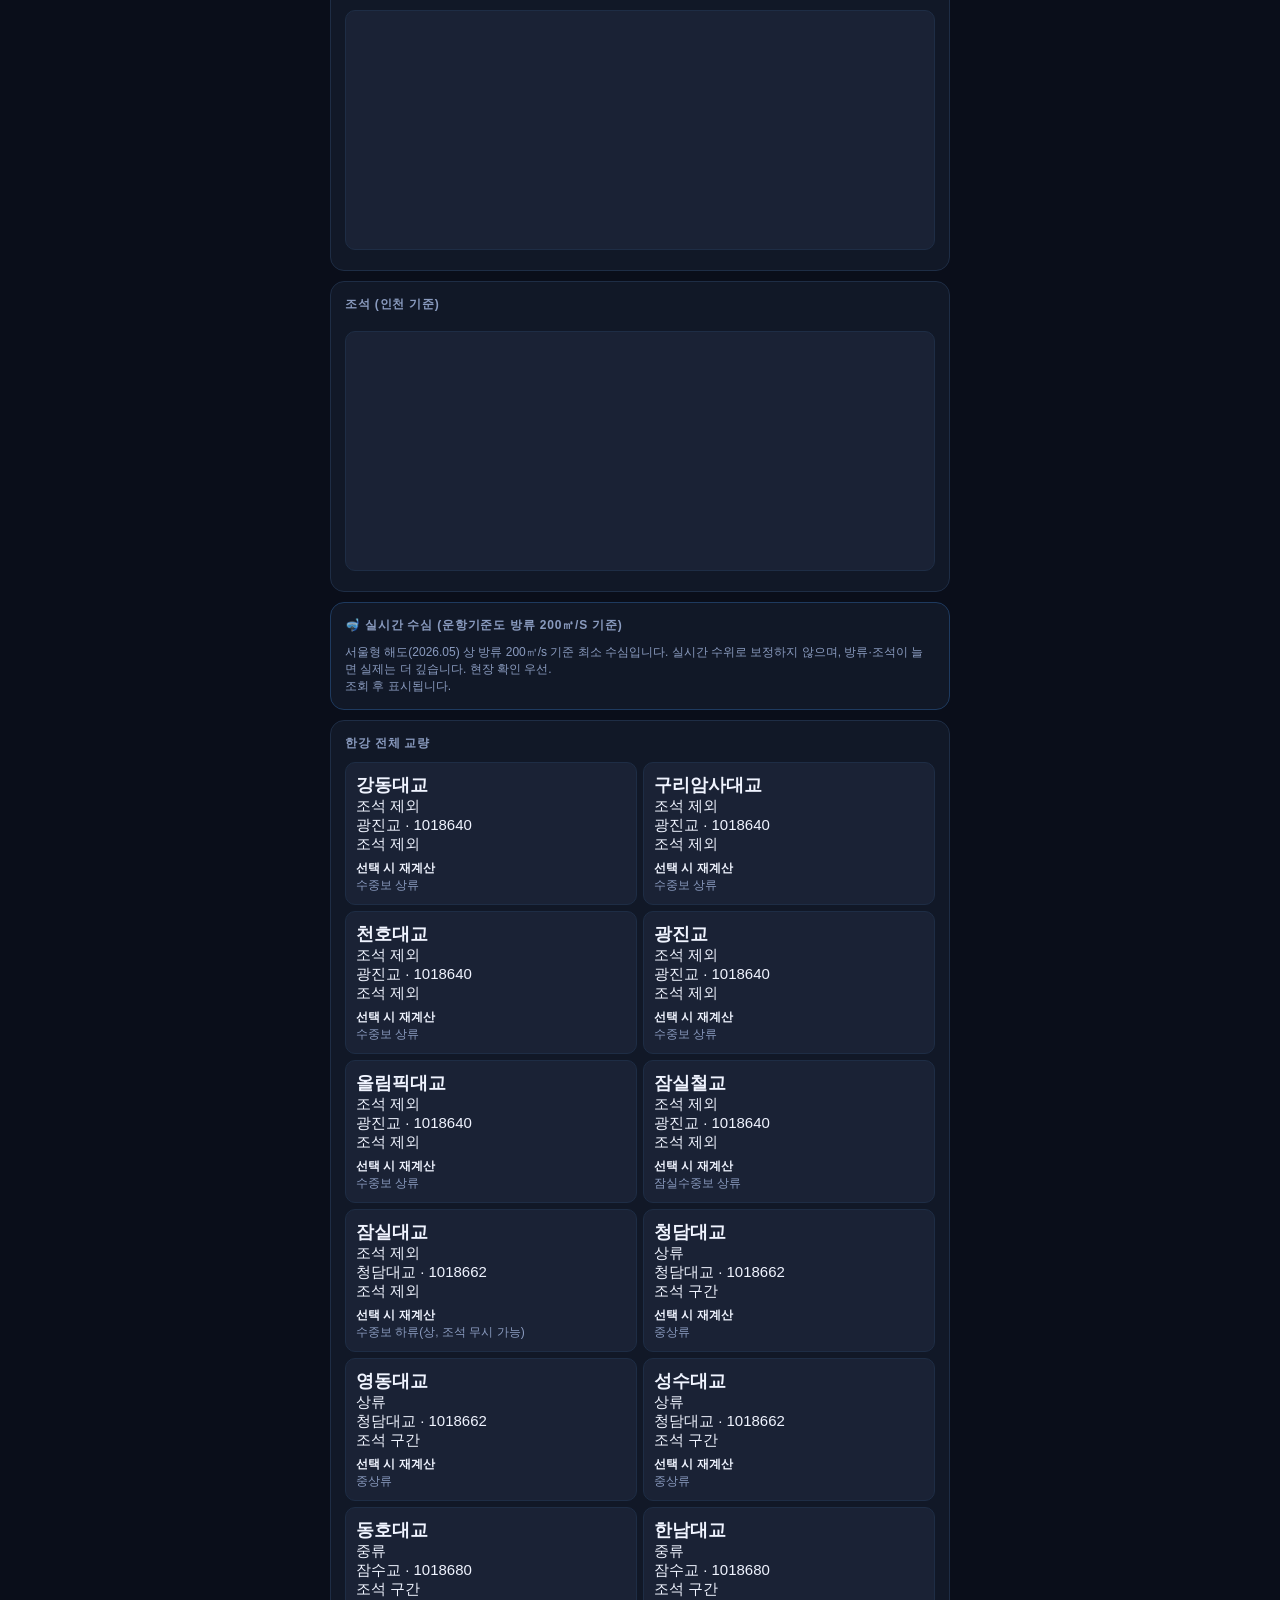
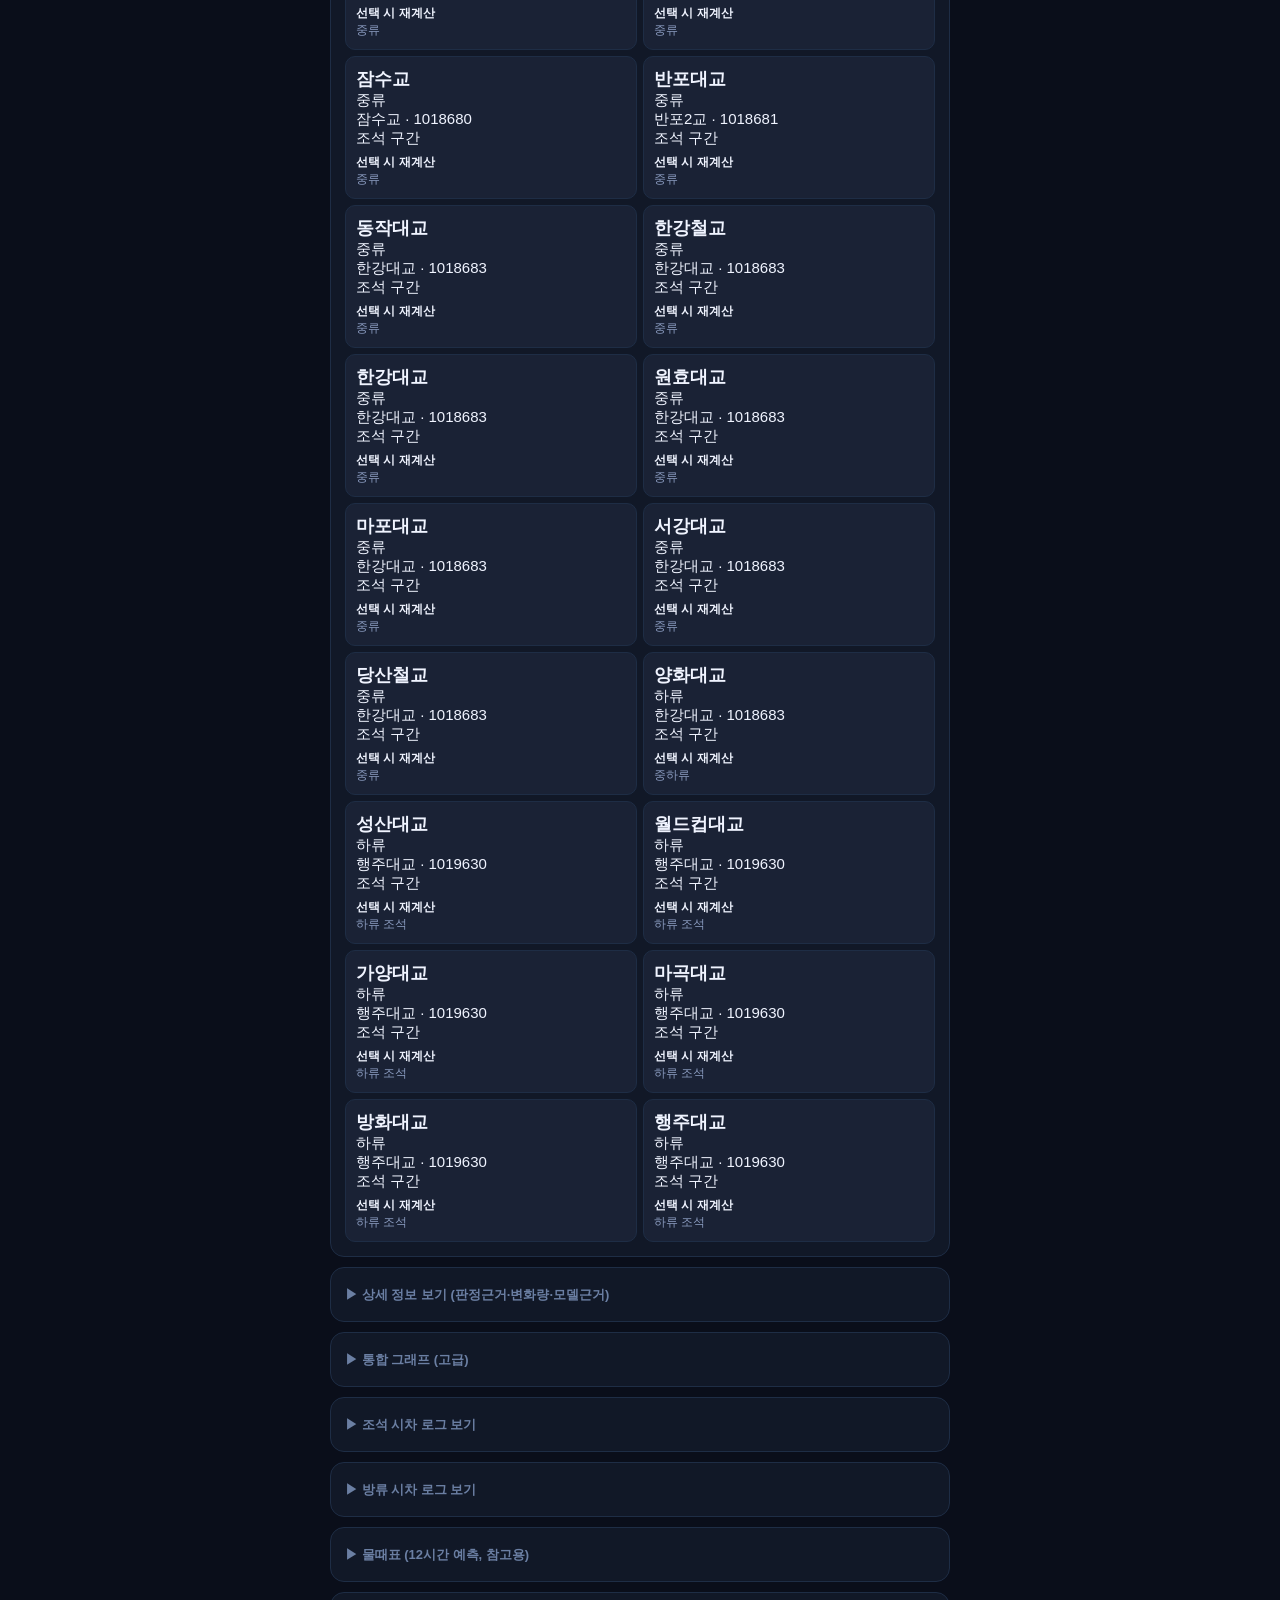
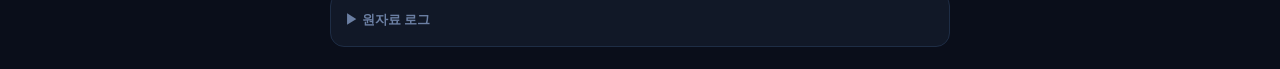
==== commit 33e50cf4: "Add files via upload" ====
--- a/index.html
+++ b/index.html
@@ -192,7 +192,7 @@
 <header class="topbar">
   <div>
     <div class="topbar-title">🌊 한강 수색환경</div>
-    <div class="topbar-sub">Phase 3.9.5 · 다중관측소 보간 공백(10km+) 신뢰도 저하 반영</div>
+    <div class="topbar-sub">Phase 3.9.6 · 대상교량 자기실측치를 보간 앵커로 주입(정확도 개선)</div>
   </div>
   <span class="badge-warn">검증 우선</span>
 </header>
@@ -414,7 +414,7 @@
 
 </main>
 
-<script src="js/app.js?v=20260817-gapdetect" defer></script>
+<script src="js/app.js?v=20260817-selfanchor" defer></script>
 <script>
 document.addEventListener('DOMContentLoaded', function(){
   // API 키 접기/펼치기
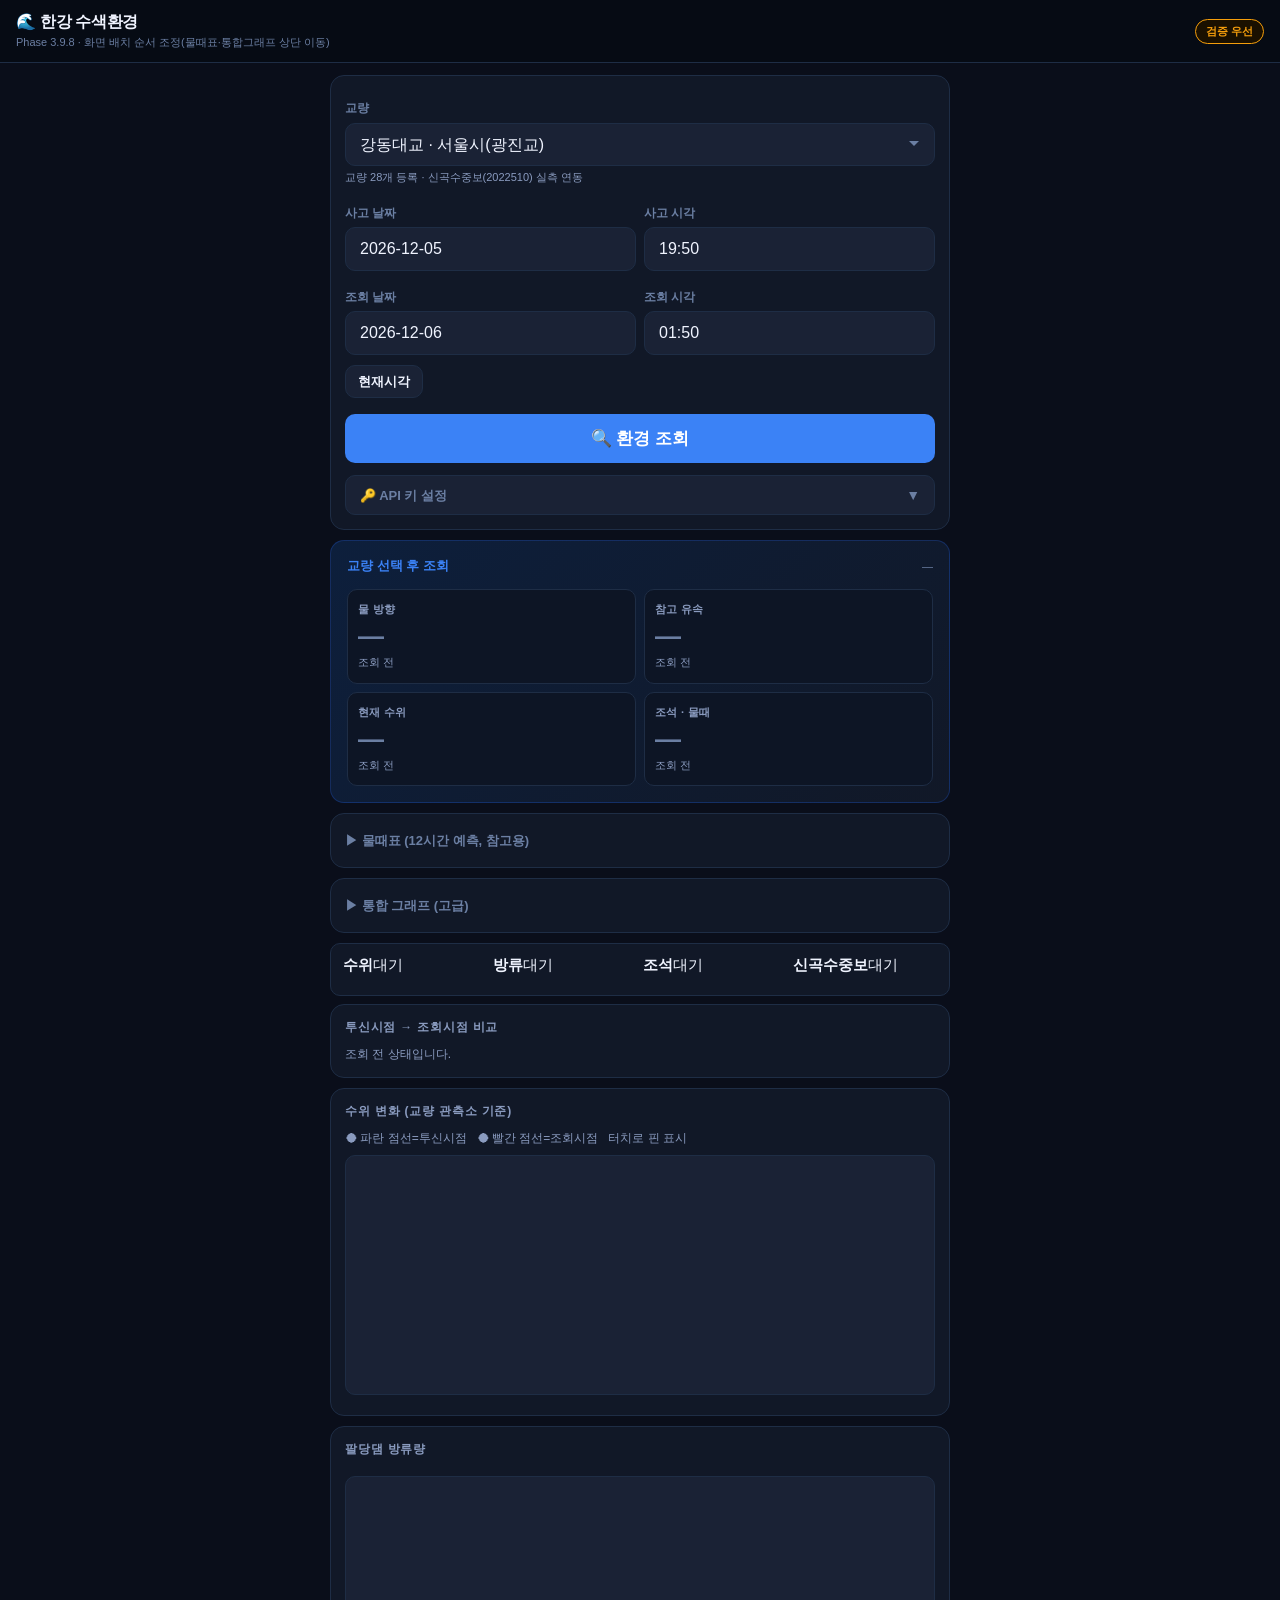
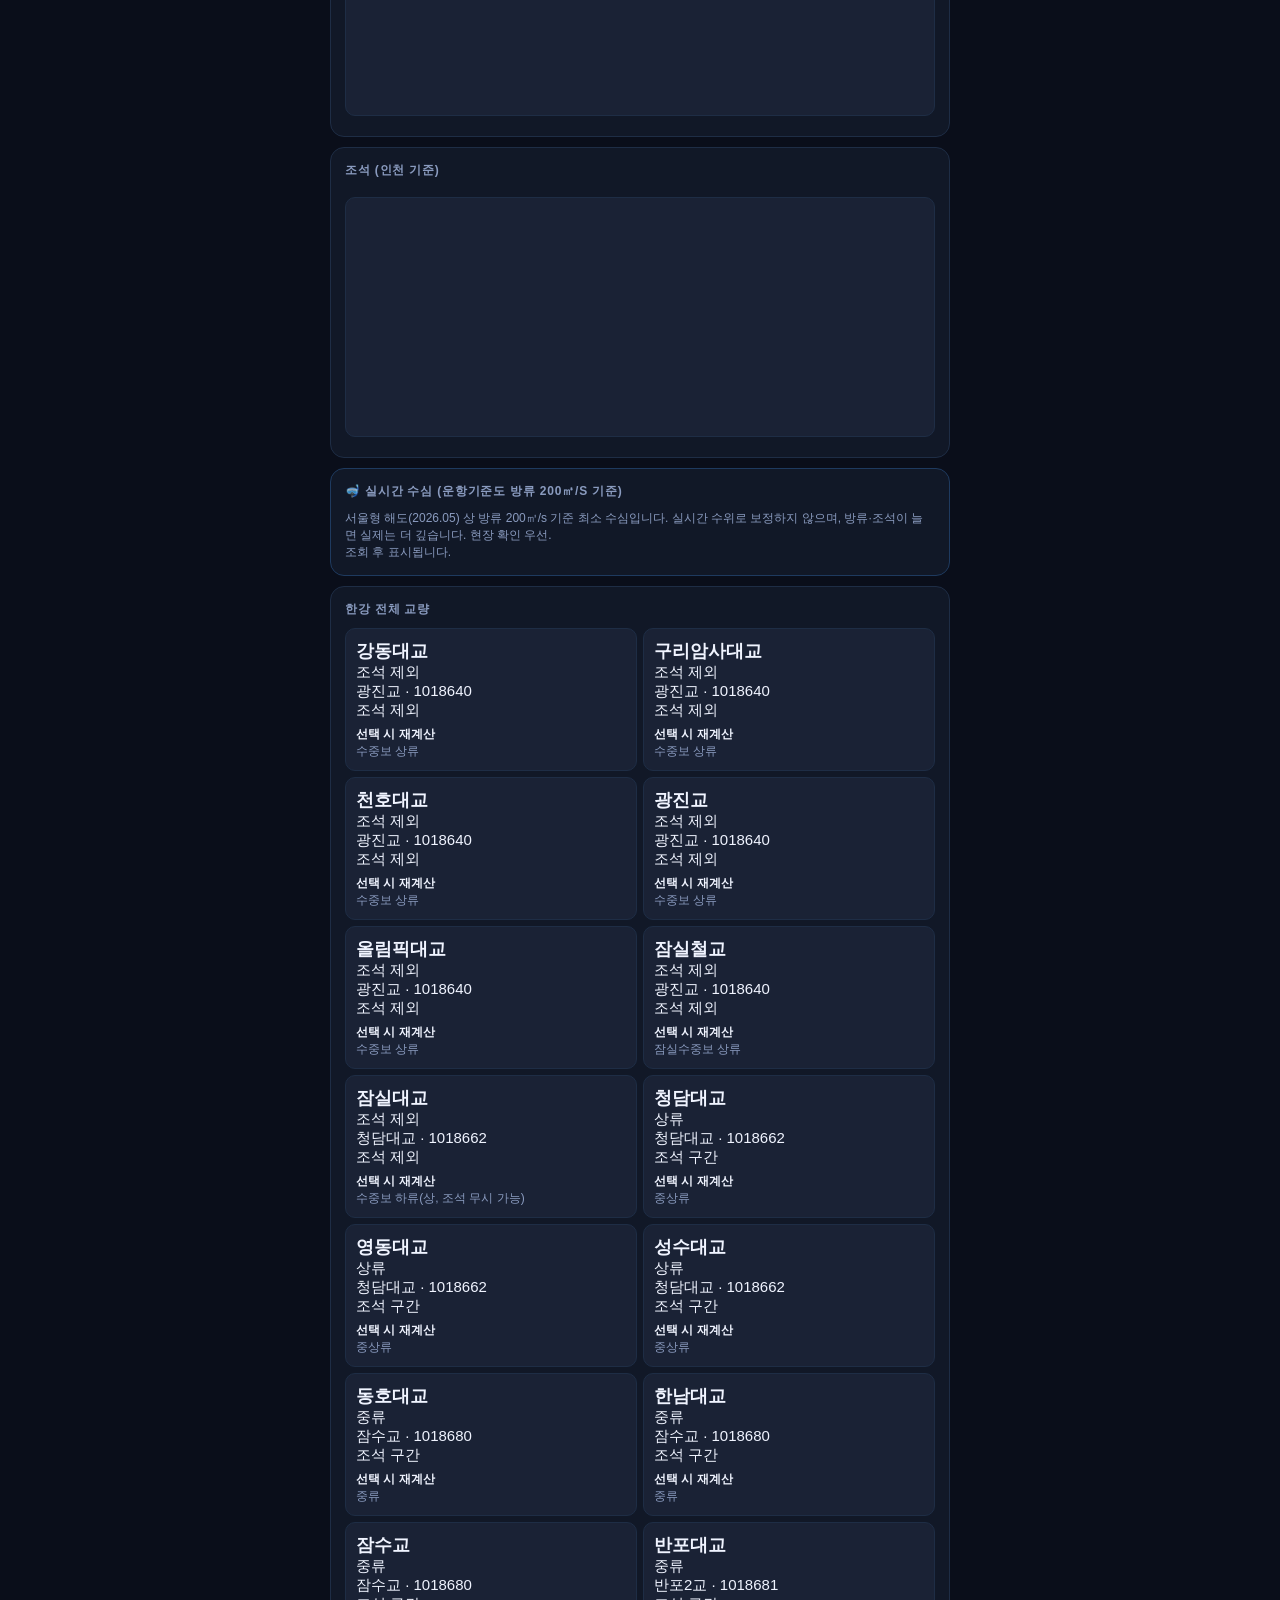
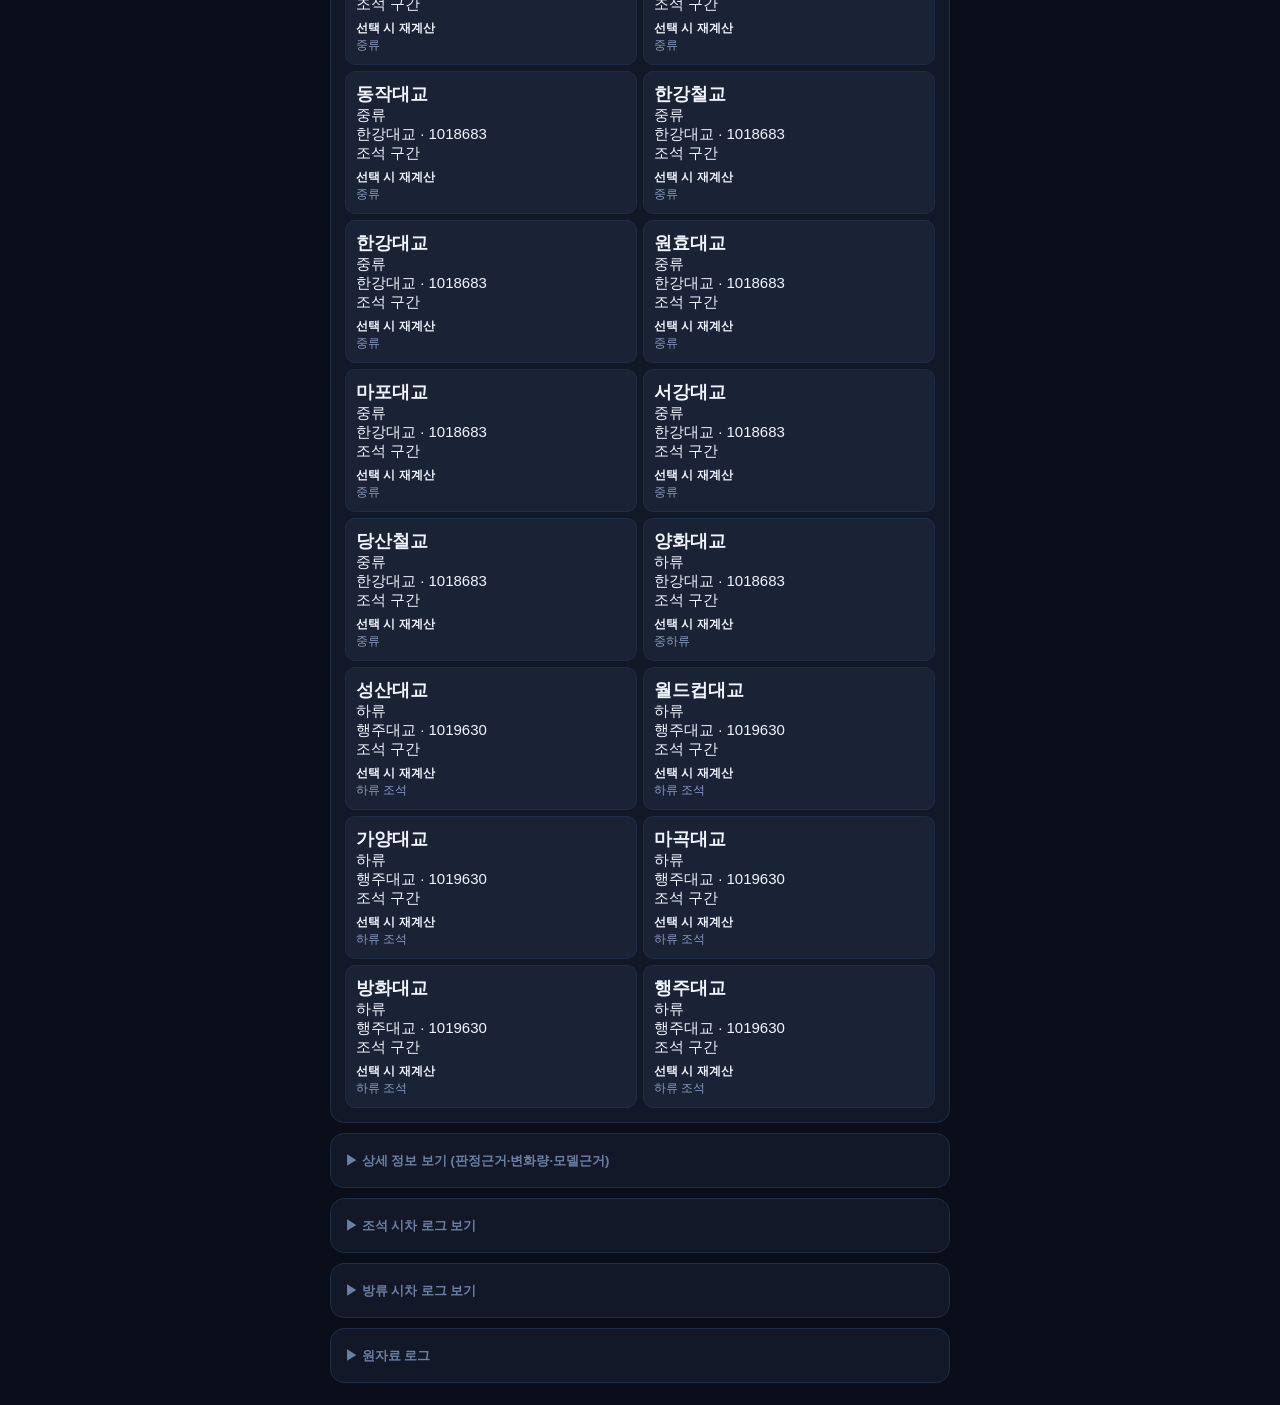
==== commit c3f5dc8c: "Add files via upload" ====
--- a/index.html
+++ b/index.html
@@ -192,7 +192,7 @@
 <header class="topbar">
   <div>
     <div class="topbar-title">🌊 한강 수색환경</div>
-    <div class="topbar-sub">Phase 3.9.6 · 대상교량 자기실측치를 보간 앵커로 주입(정확도 개선)</div>
+    <div class="topbar-sub">Phase 3.9.8 · 화면 배치 순서 조정(물때표·통합그래프 상단 이동)</div>
   </div>
   <span class="badge-warn">검증 우선</span>
 </header>
@@ -282,10 +282,23 @@
         <div class="dc-value color-muted" id="dc-tide">—</div>
         <div class="dc-sub" id="dc-tide-sub">조회 전</div>
       </div>
-      <div class="dc-item dc-full" style="min-height:0;padding:10px">
-        <div id="combinedChart" class="chart-wrap" style="min-height:220px"></div>
-        <div id="combinedChartNote" class="chart-note"></div>
-      </div>
+    </div>
+  </div>
+
+  <!-- 물때표 (접기) -->
+  <div class="card">
+    <button class="toggle-btn" id="tideTableToggle" aria-expanded="false">▶ 물때표 (12시간 예측, 참고용)</button>
+    <div id="tideTableSection" class="collapsible-section" style="display:none">
+      <div id="tideTablePanel" style="margin-top:8px"></div>
+    </div>
+  </div>
+
+  <!-- 통합 그래프 (접기) -->
+  <div class="card">
+    <button class="toggle-btn" id="combinedToggle" aria-expanded="false">▶ 통합 그래프 (고급)</button>
+    <div id="combinedSection" class="collapsible-section" style="display:none">
+      <div id="combinedChart" class="chart-wrap" style="min-height:400px"></div>
+      <div id="combinedChartNote" class="chart-note"></div>
     </div>
   </div>
 
@@ -357,15 +370,6 @@
       </div>
       <div id="summary" style="margin-bottom:12px"></div>
       <div id="modelInfo"></div>
-    </div>
-  </div>
-
-  <!-- 통합 그래프 (접기) -->
-  <div class="card">
-    <button class="toggle-btn" id="combinedToggle" aria-expanded="false">▶ 통합 그래프 (고급)</button>
-    <div id="combinedSection" class="collapsible-section" style="display:none">
-      <div id="combinedChart" class="chart-wrap" style="min-height:400px"></div>
-      <div id="combinedChartNote" class="chart-note"></div>
     </div>
   </div>
 
@@ -395,14 +399,6 @@
     </div>
   </div>
 
-  <!-- 물때표 (접기) -->
-  <div class="card">
-    <button class="toggle-btn" id="tideTableToggle" aria-expanded="false">▶ 물때표 (12시간 예측, 참고용)</button>
-    <div id="tideTableSection" class="collapsible-section" style="display:none">
-      <div id="tideTablePanel" style="margin-top:8px"></div>
-    </div>
-  </div>
-
 
   <!-- 원자료 로그 (접기) -->
   <div class="card">
@@ -414,7 +410,7 @@
 
 </main>
 
-<script src="js/app.js?v=20260817-selfanchor" defer></script>
+<script src="js/app.js?v=20260817-layout-reorder" defer></script>
 <script>
 document.addEventListener('DOMContentLoaded', function(){
   // API 키 접기/펼치기
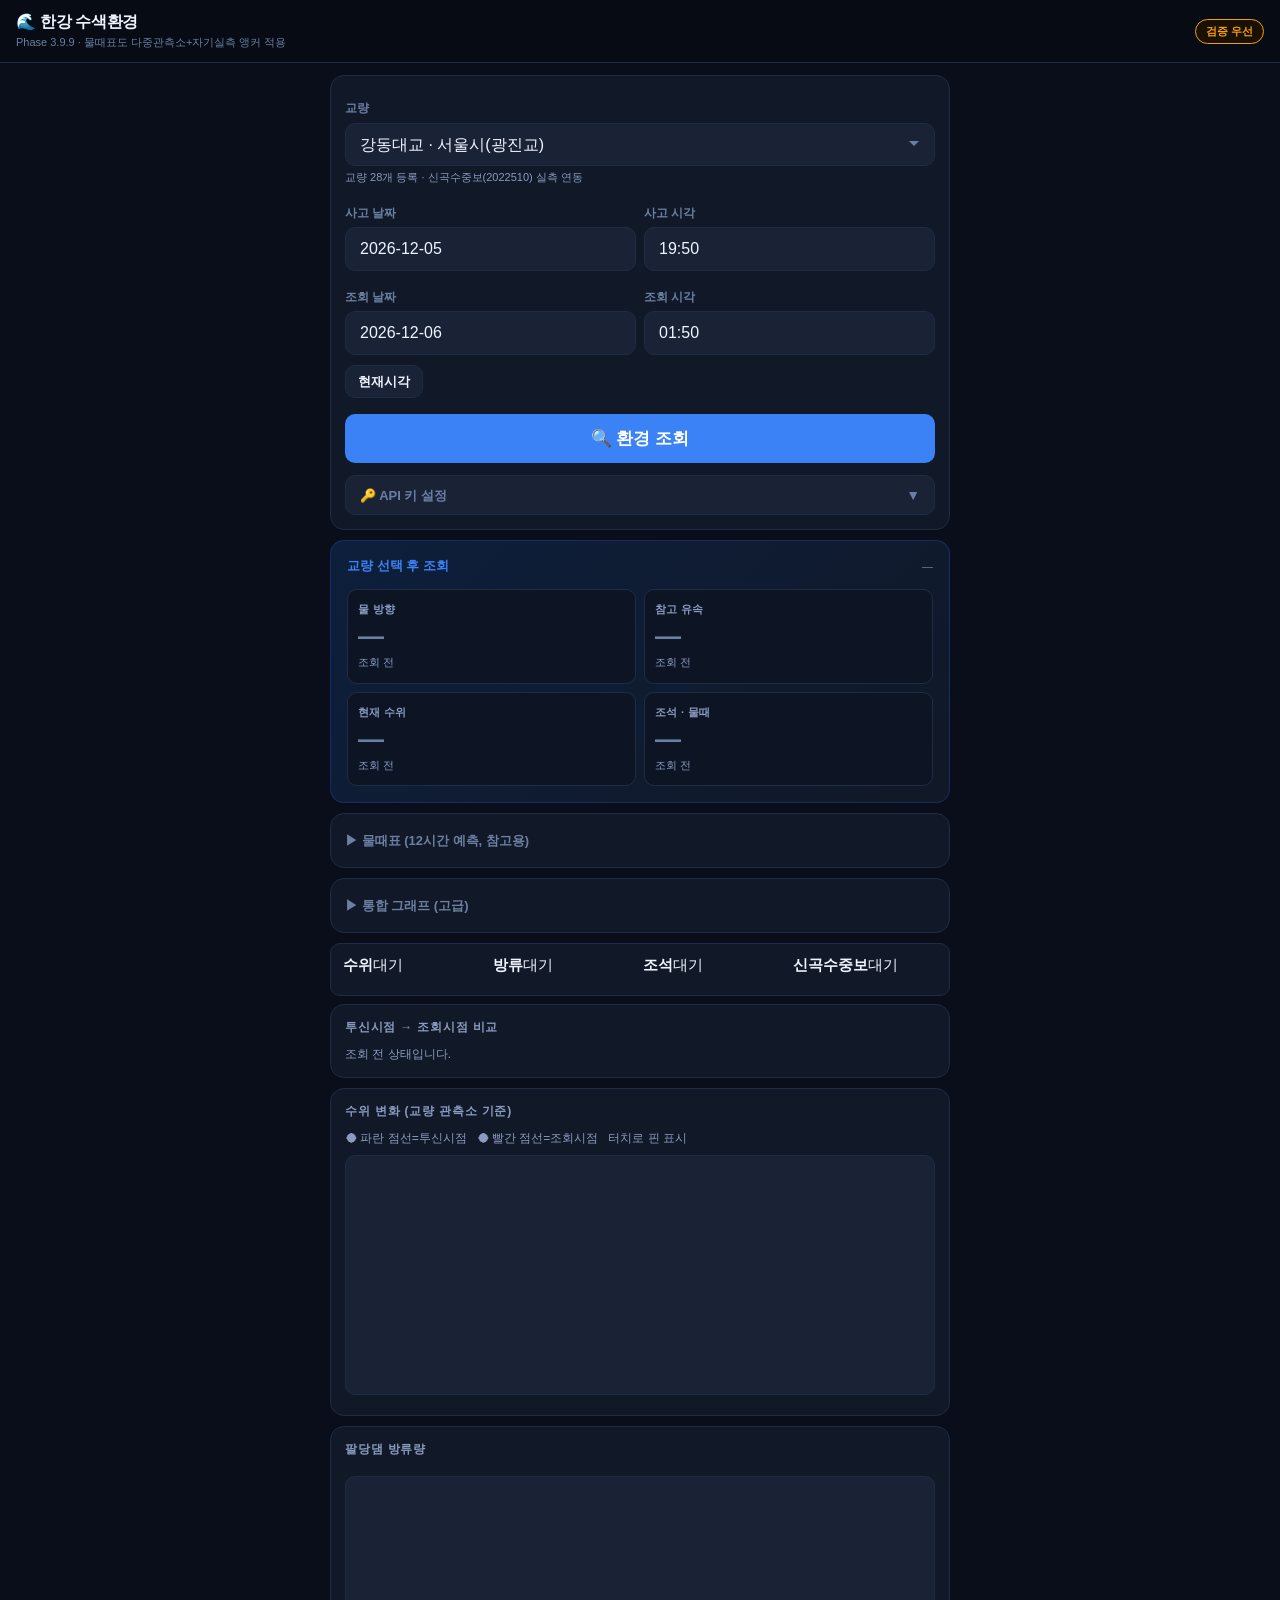
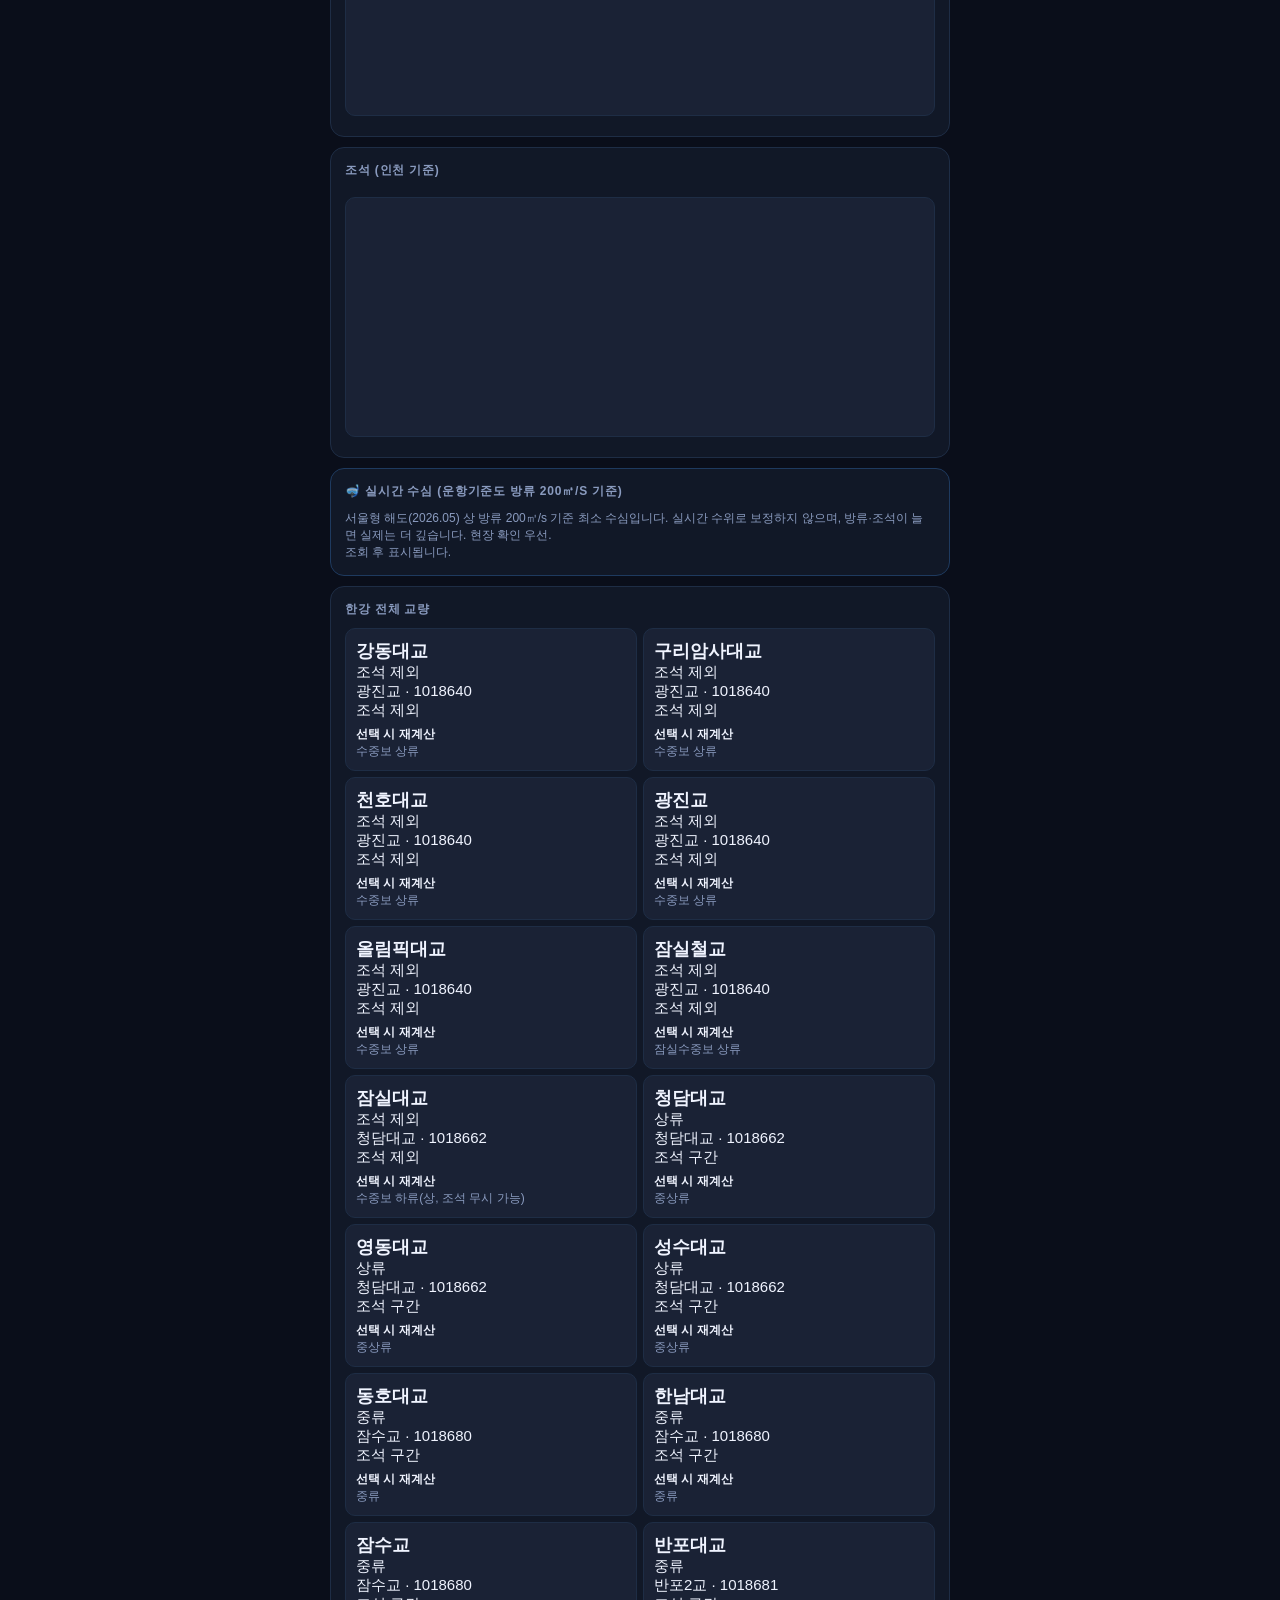
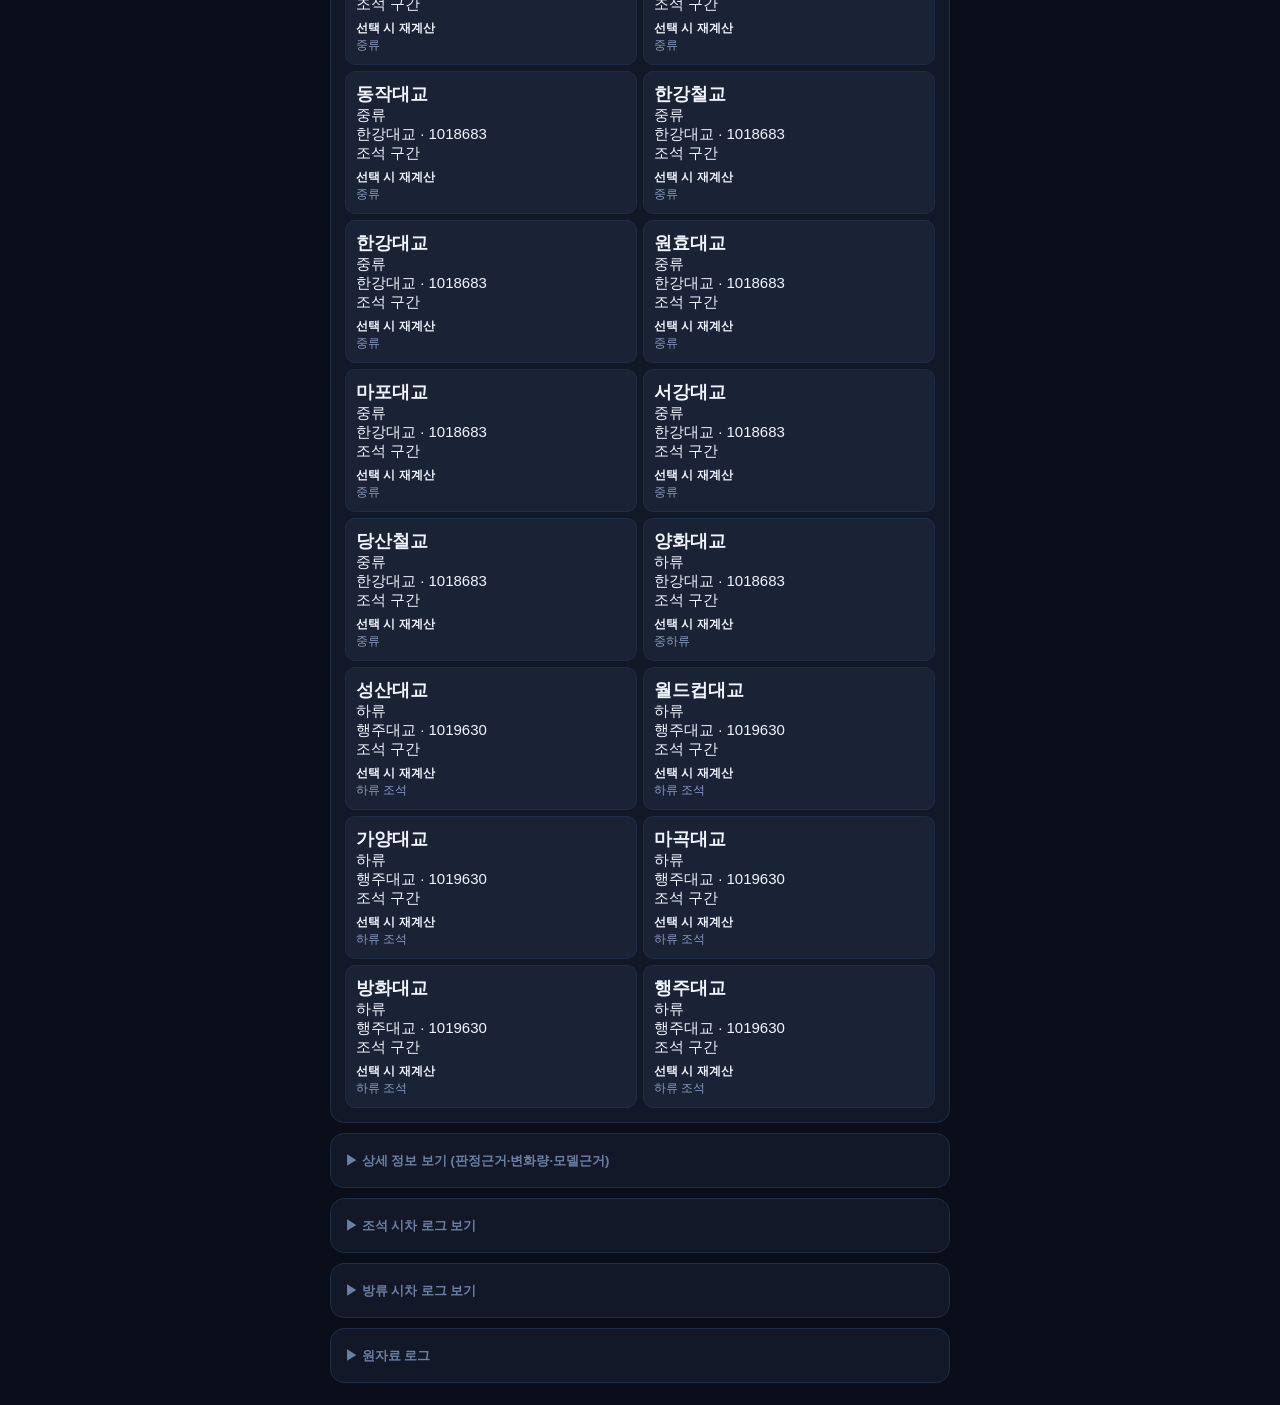
==== commit a39dc5ec: "Add files via upload" ====
--- a/index.html
+++ b/index.html
@@ -192,7 +192,7 @@
 <header class="topbar">
   <div>
     <div class="topbar-title">🌊 한강 수색환경</div>
-    <div class="topbar-sub">Phase 3.9.8 · 화면 배치 순서 조정(물때표·통합그래프 상단 이동)</div>
+    <div class="topbar-sub">Phase 3.9.9 · 물때표도 다중관측소+자기실측 앵커 적용</div>
   </div>
   <span class="badge-warn">검증 우선</span>
 </header>
@@ -410,7 +410,7 @@
 
 </main>
 
-<script src="js/app.js?v=20260817-layout-reorder" defer></script>
+<script src="js/app.js?v=20260817-futuremultistation" defer></script>
 <script>
 document.addEventListener('DOMContentLoaded', function(){
   // API 키 접기/펼치기
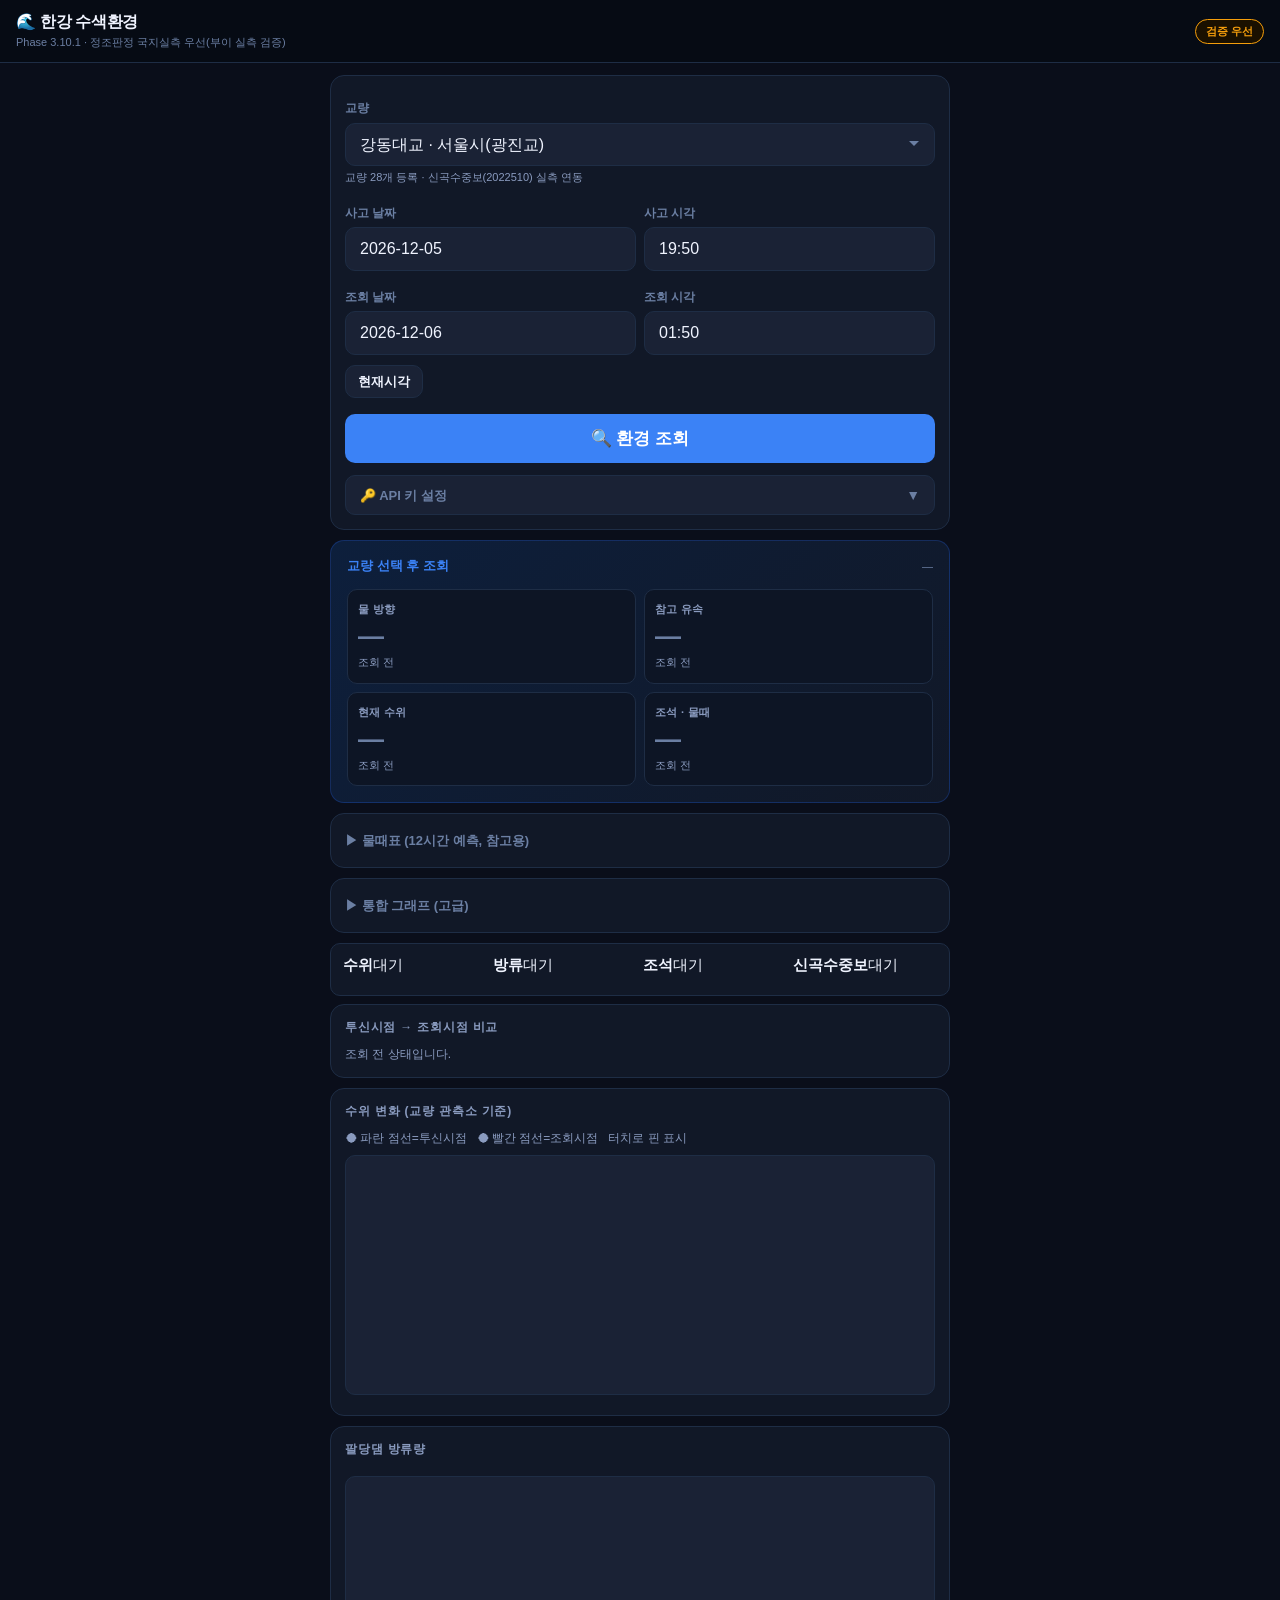
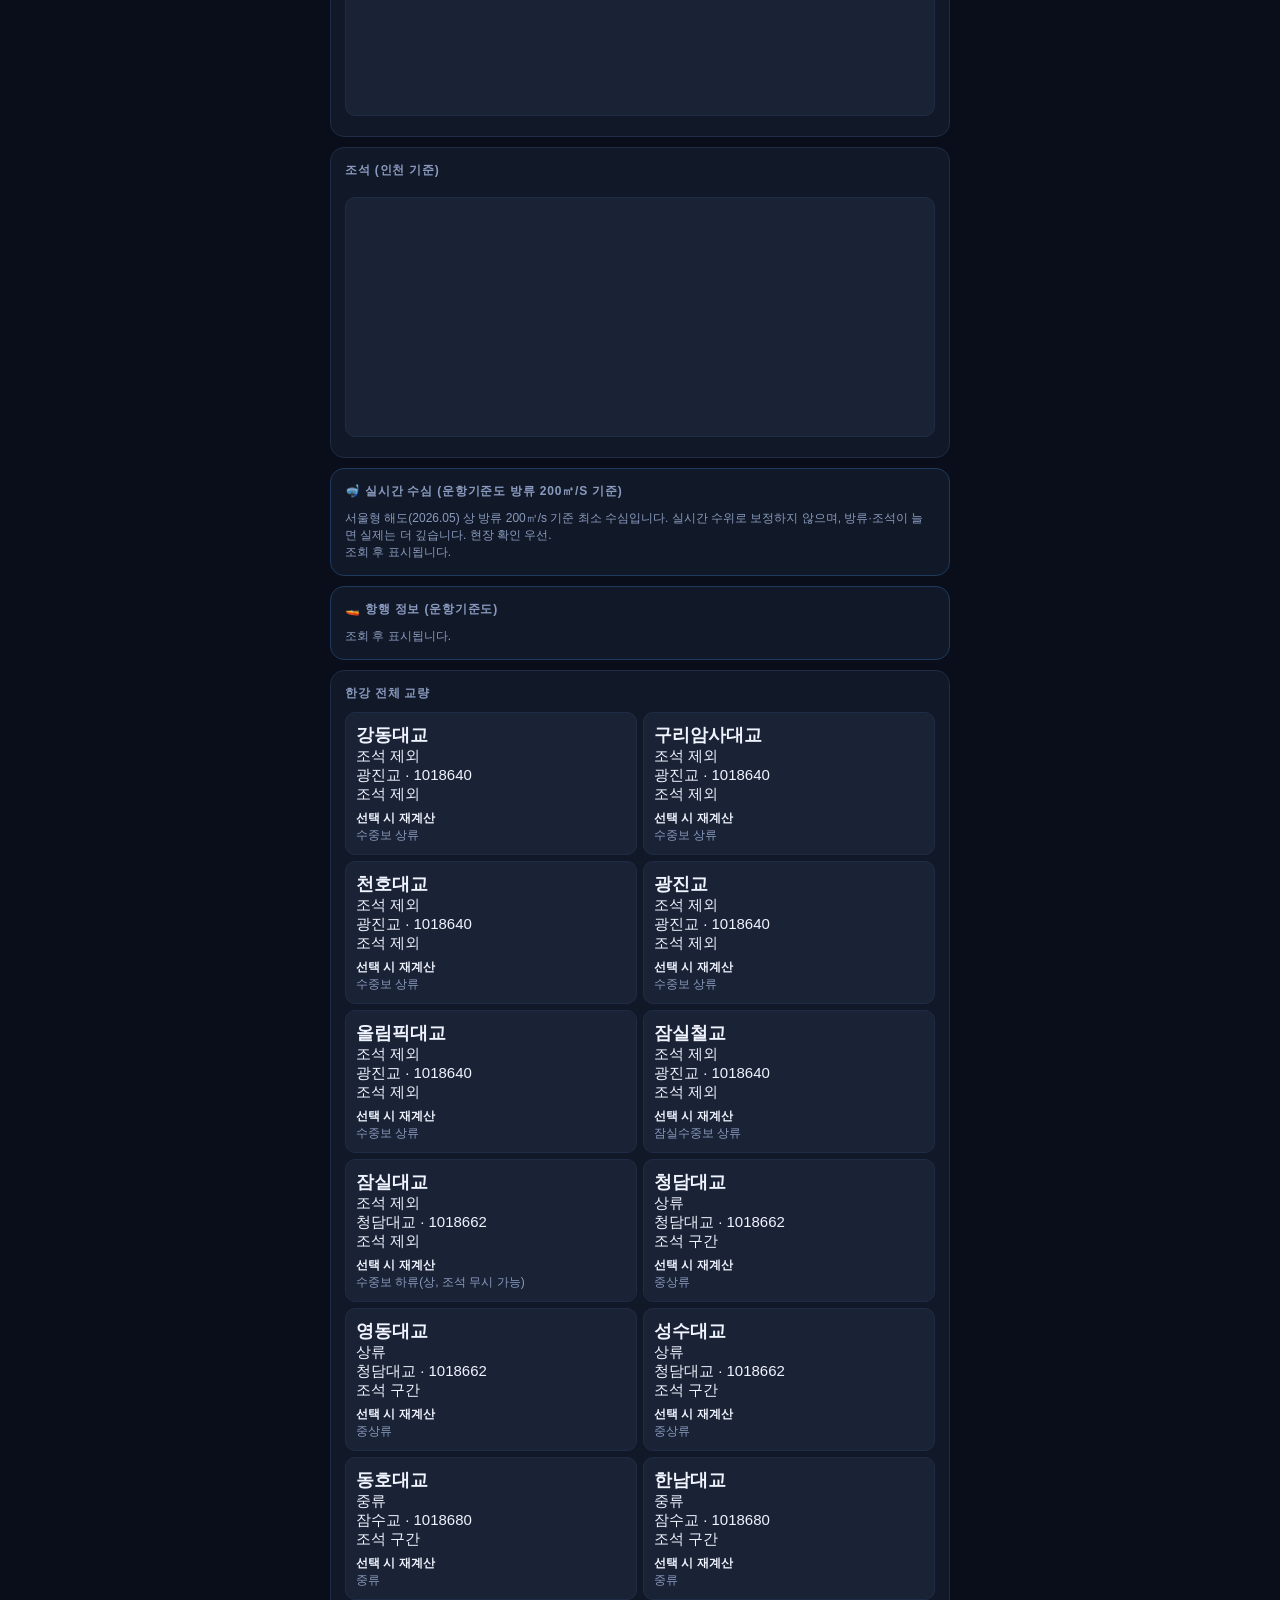
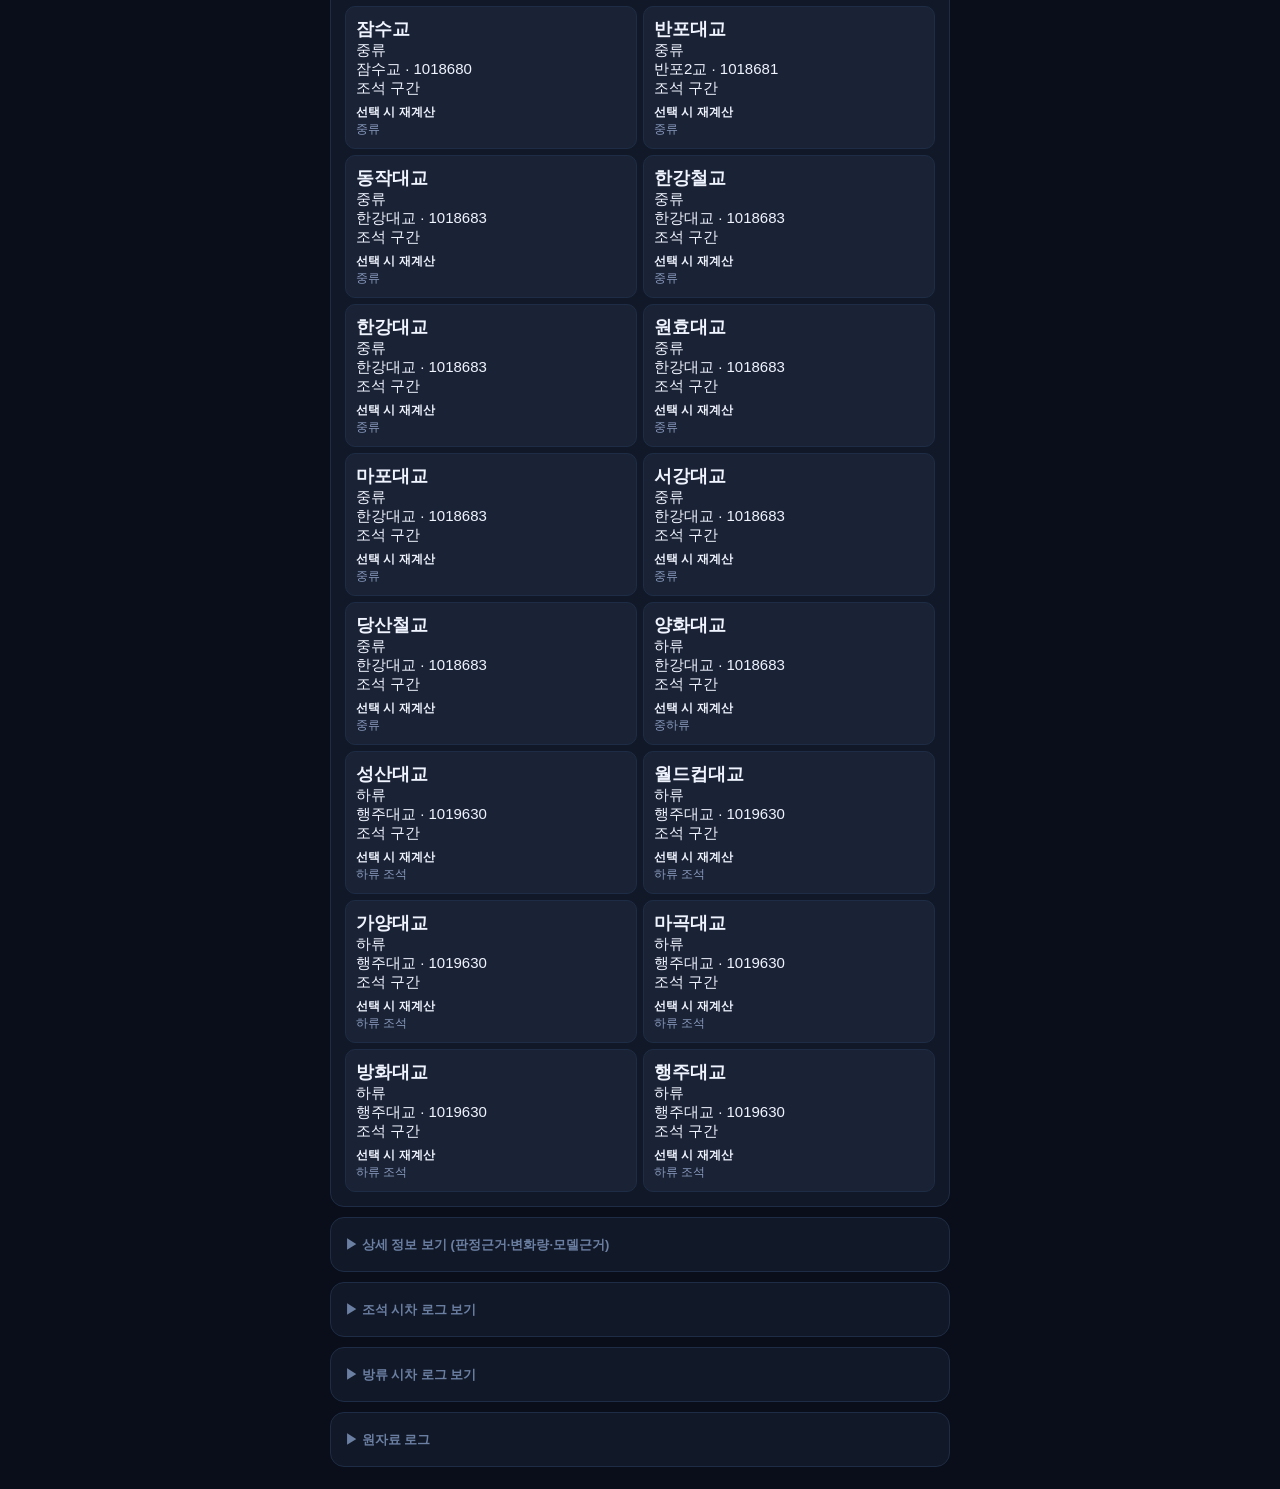
==== commit 728cd404: "Add files via upload" ====
--- a/index.html
+++ b/index.html
@@ -192,7 +192,7 @@
 <header class="topbar">
   <div>
     <div class="topbar-title">🌊 한강 수색환경</div>
-    <div class="topbar-sub">Phase 3.9.9 · 물때표도 다중관측소+자기실측 앵커 적용</div>
+    <div class="topbar-sub">Phase 3.10.1 · 정조판정 국지실측 우선(부이 실측 검증)</div>
   </div>
   <span class="badge-warn">검증 우선</span>
 </header>
@@ -349,6 +349,12 @@
     <div id="depthCard"><p class="muted">조회 후 표시됩니다.</p></div>
   </div>
 
+  <!-- 항행 정보 카드 -->
+  <div class="card" style="border-color:#1e3a5f">
+    <div class="section-title">🚤 항행 정보 <span class="muted">(운항기준도)</span></div>
+    <div id="navInfoCard"><p class="muted">조회 후 표시됩니다.</p></div>
+  </div>
+
   <!-- 교량 현황판 -->
   <div class="card">
     <div class="section-title">한강 전체 교량</div>
@@ -410,7 +416,7 @@
 
 </main>
 
-<script src="js/app.js?v=20260817-futuremultistation" defer></script>
+<script src="js/app.js?v=20260817-localslackpriority" defer></script>
 <script>
 document.addEventListener('DOMContentLoaded', function(){
   // API 키 접기/펼치기
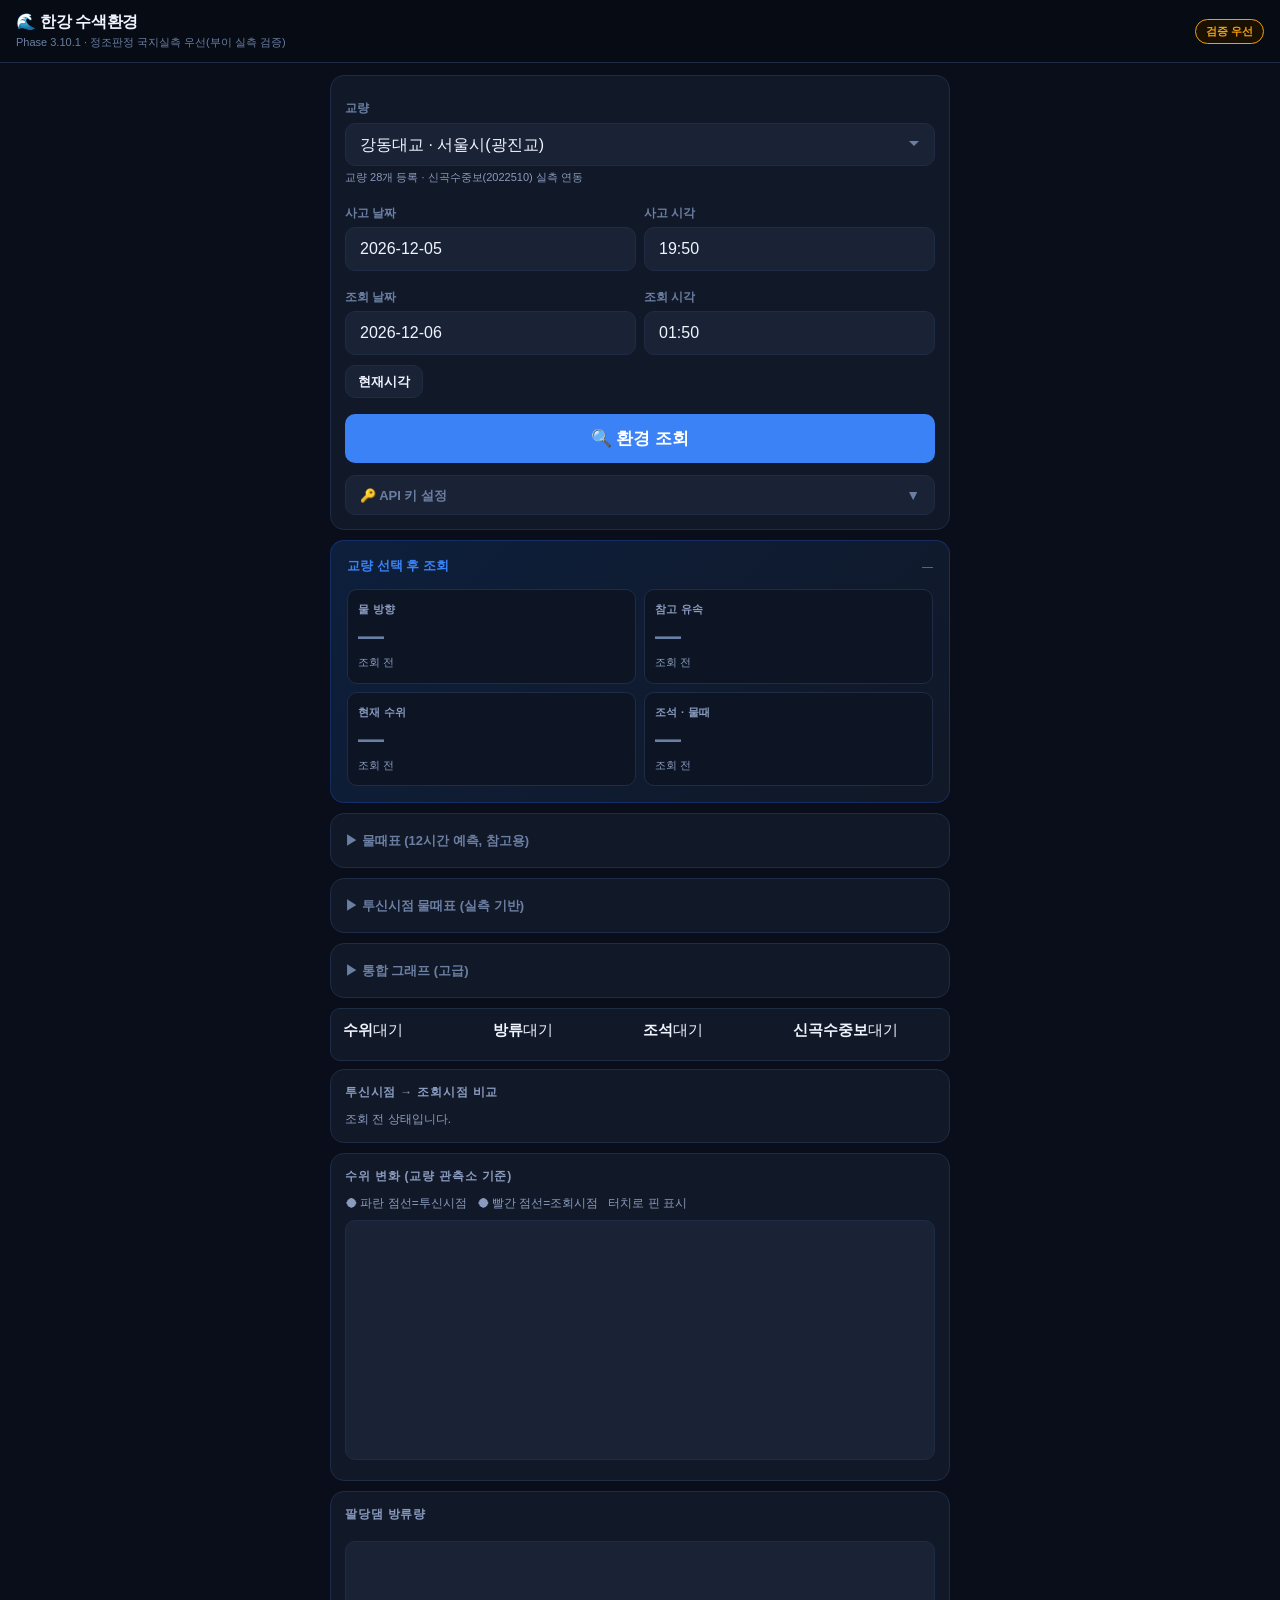
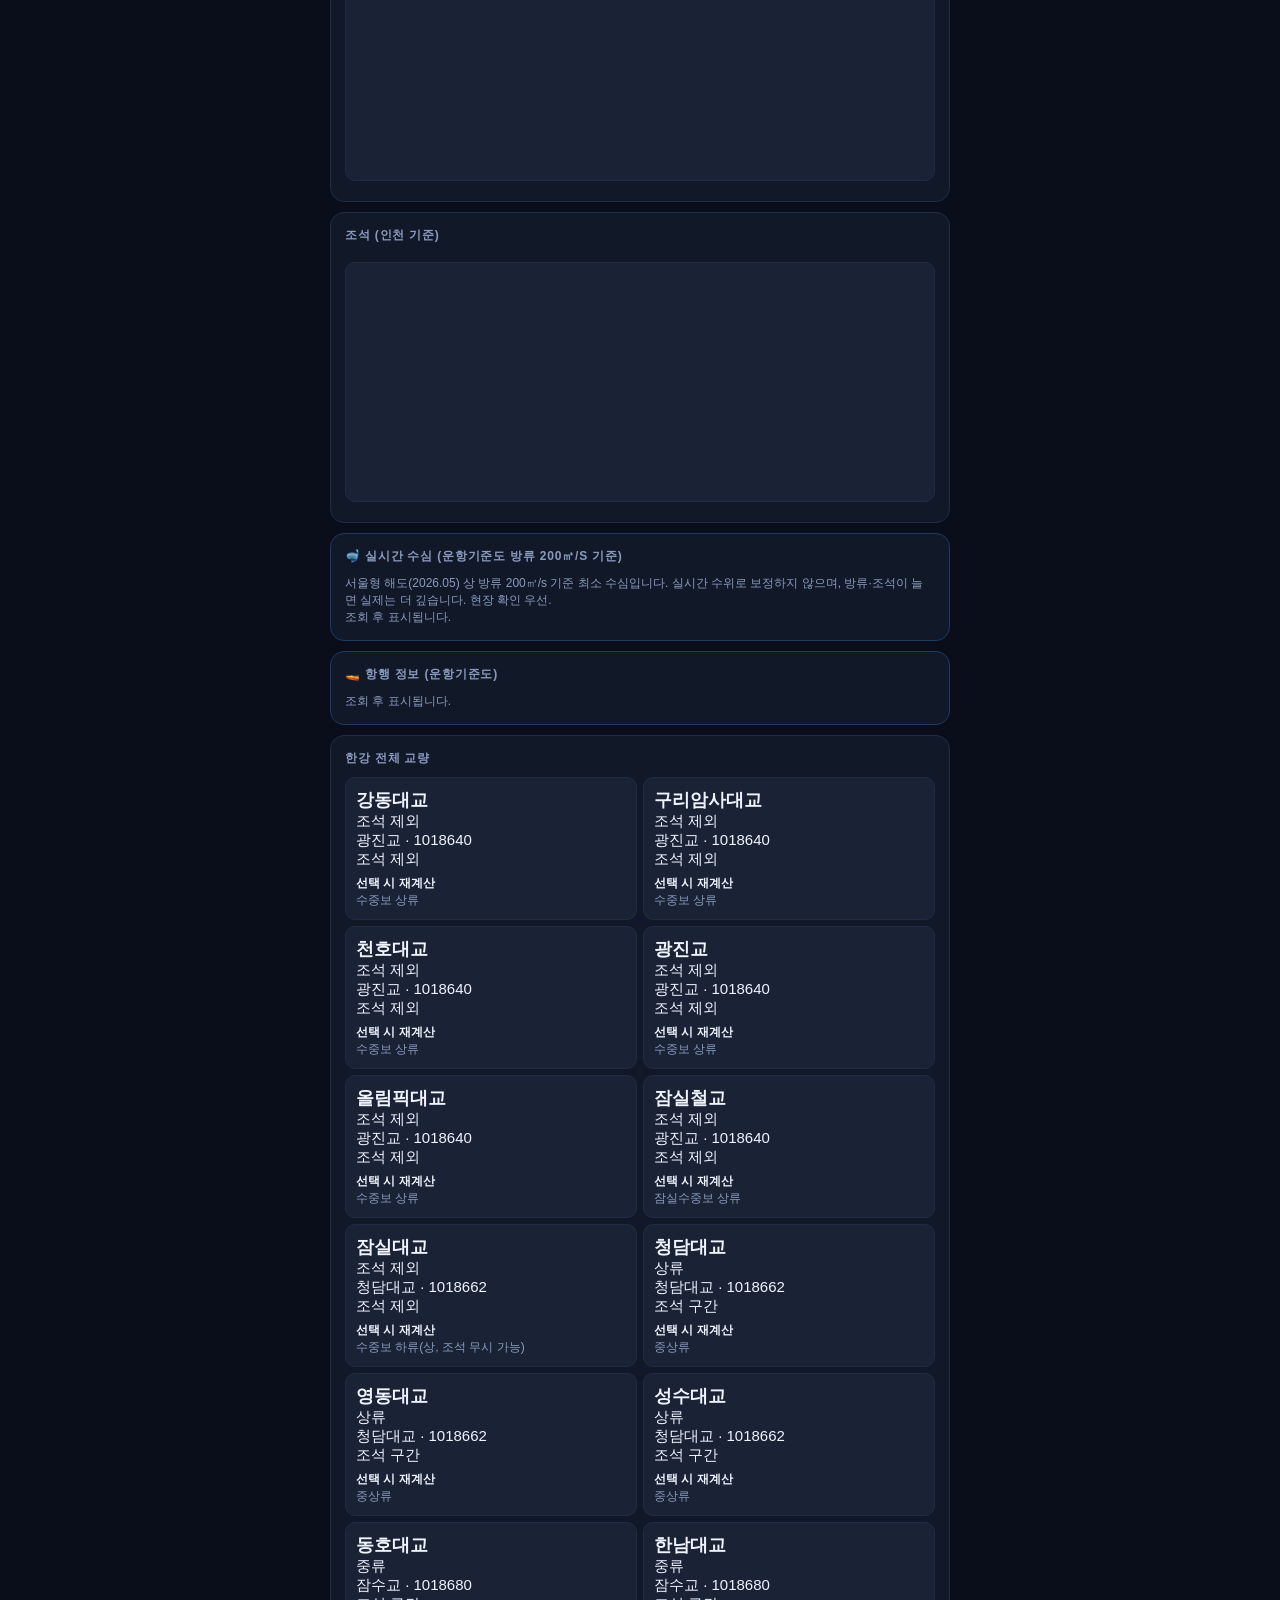
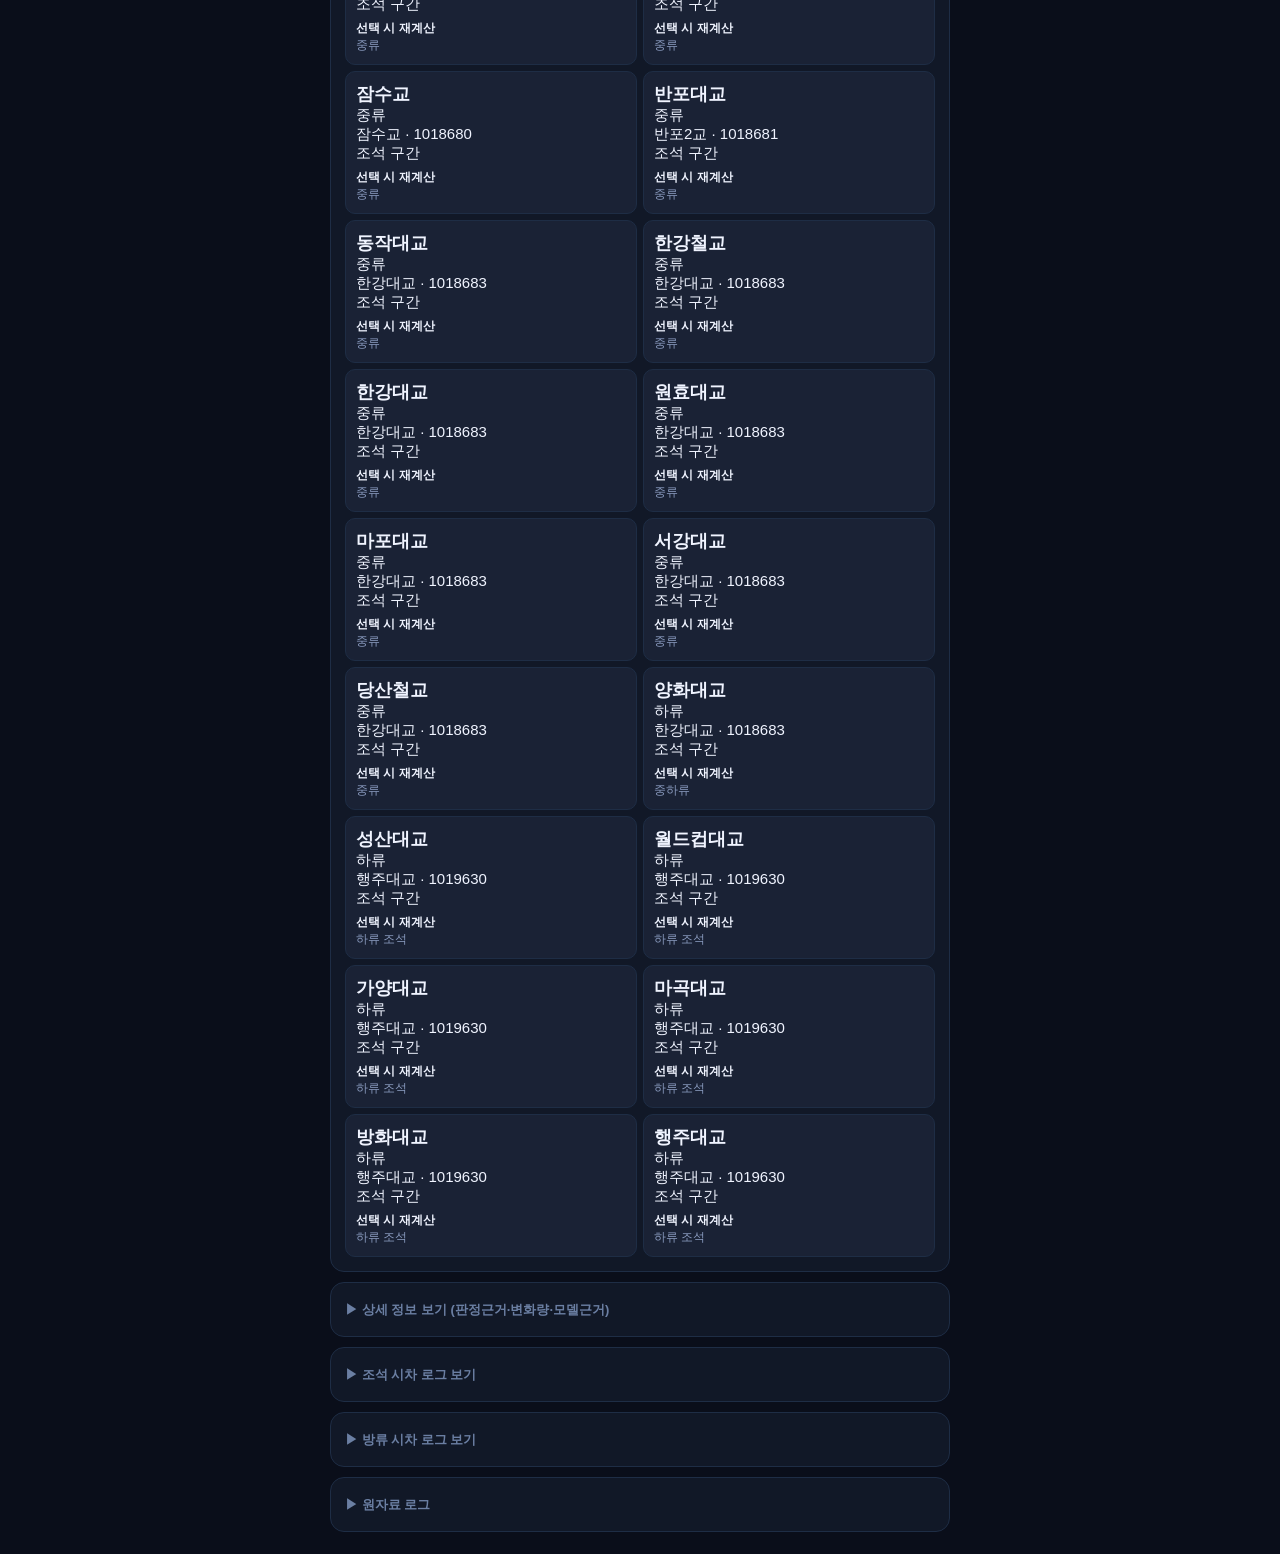
==== commit e807ea1f: "Add files via upload" ====
--- a/index.html
+++ b/index.html
@@ -290,6 +290,14 @@
     <button class="toggle-btn" id="tideTableToggle" aria-expanded="false">▶ 물때표 (12시간 예측, 참고용)</button>
     <div id="tideTableSection" class="collapsible-section" style="display:none">
       <div id="tideTablePanel" style="margin-top:8px"></div>
+    </div>
+  </div>
+
+  <!-- ★ 2026-08-29 신규: 투신시점 물때표 (실측 기반, 접기) -->
+  <div class="card">
+    <button class="toggle-btn" id="incidentTideTableToggle" aria-expanded="false">▶ 투신시점 물때표 (실측 기반)</button>
+    <div id="incidentTideTableSection" class="collapsible-section" style="display:none">
+      <div id="incidentTideTablePanel" style="margin-top:8px"></div>
     </div>
   </div>
 
@@ -456,6 +464,20 @@
       }
     });
   }
+  // ★ 2026-08-29 신규: 투신시점 물때표(실측 기반) 접기
+  const incidentTideTableBtn = document.getElementById('incidentTideTableToggle');
+  const incidentTideTableSec = document.getElementById('incidentTideTableSection');
+  if(incidentTideTableBtn && incidentTideTableSec){
+    incidentTideTableBtn.addEventListener('click', function(){
+      const open = incidentTideTableSec.style.display === 'none';
+      incidentTideTableSec.style.display = open ? 'block' : 'none';
+      incidentTideTableBtn.textContent = open ? '▼ 투신시점 물때표 접기' : '▶ 투신시점 물때표 (실측 기반)';
+      incidentTideTableBtn.setAttribute('aria-expanded', open);
+      if(open && window.renderIncidentTideTable){
+        window.renderIncidentTideTable();
+      }
+    });
+  }
 });
 </script>
 </body>
